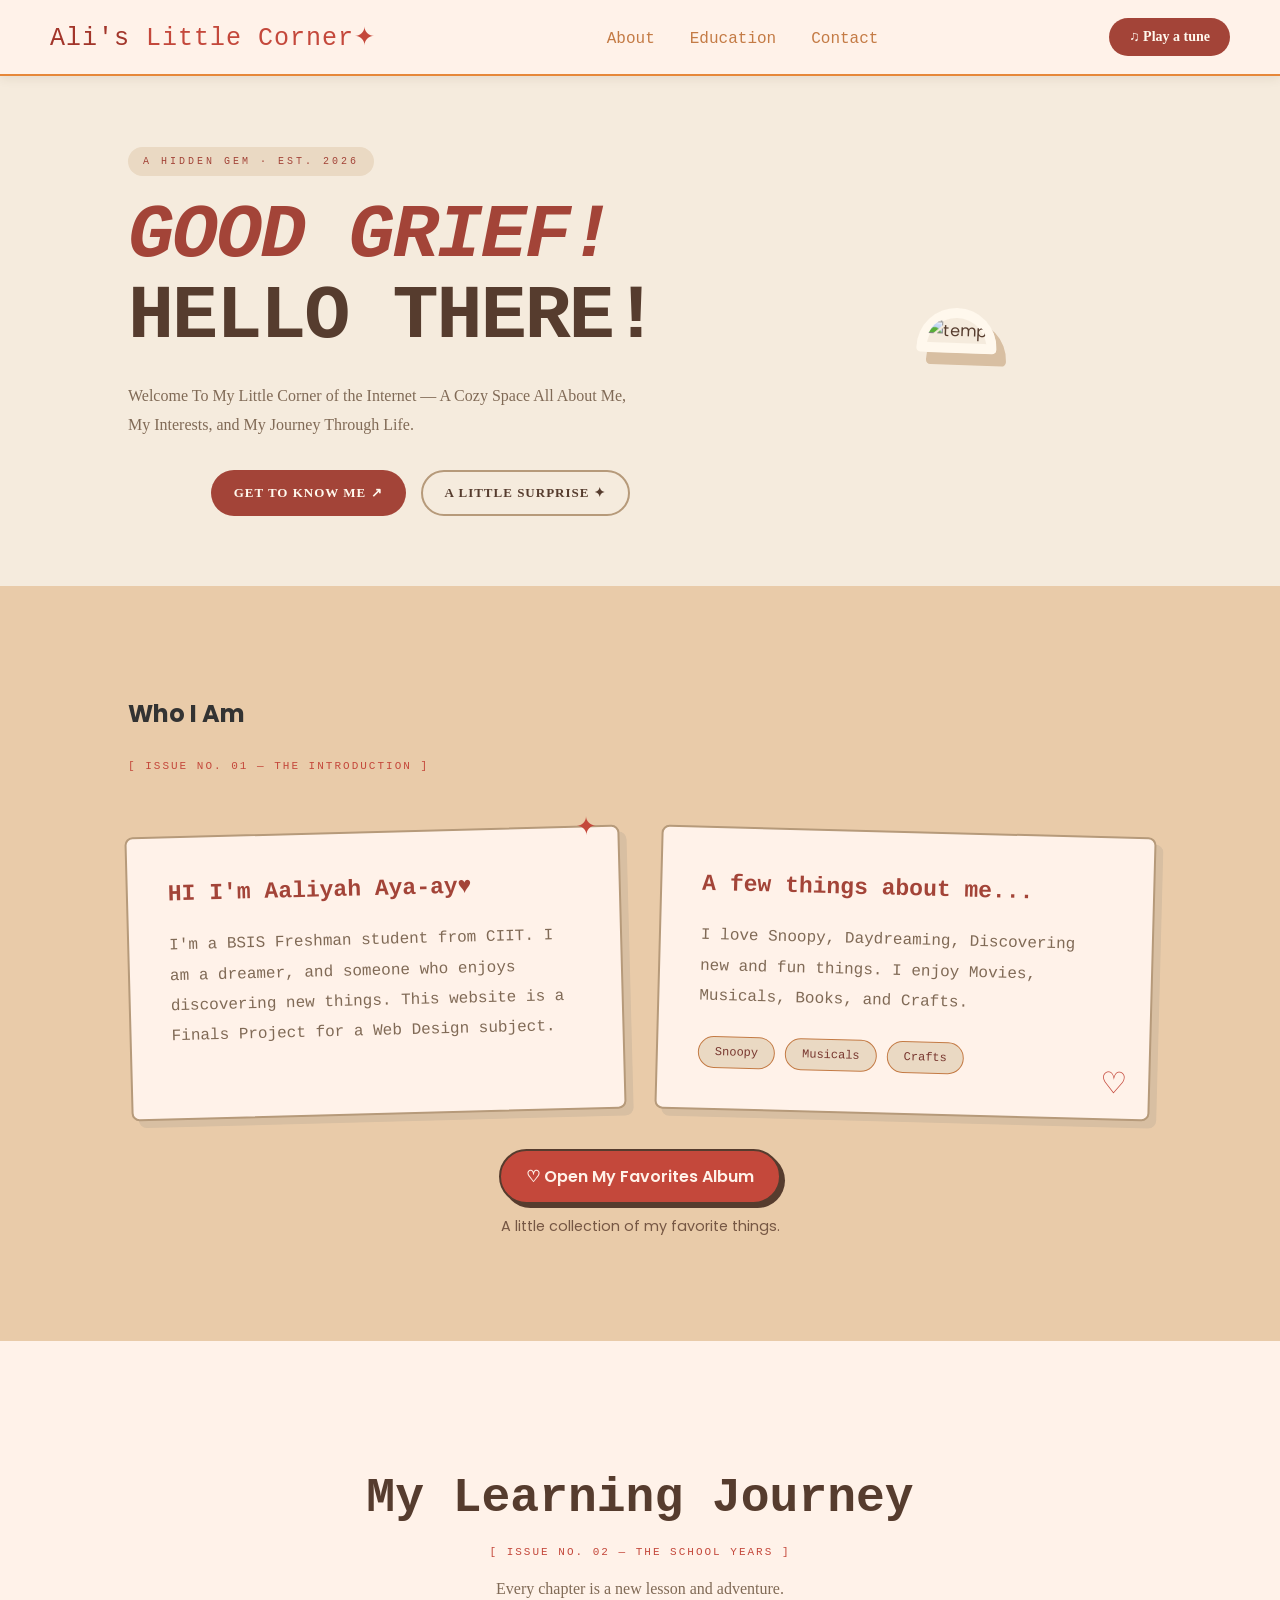
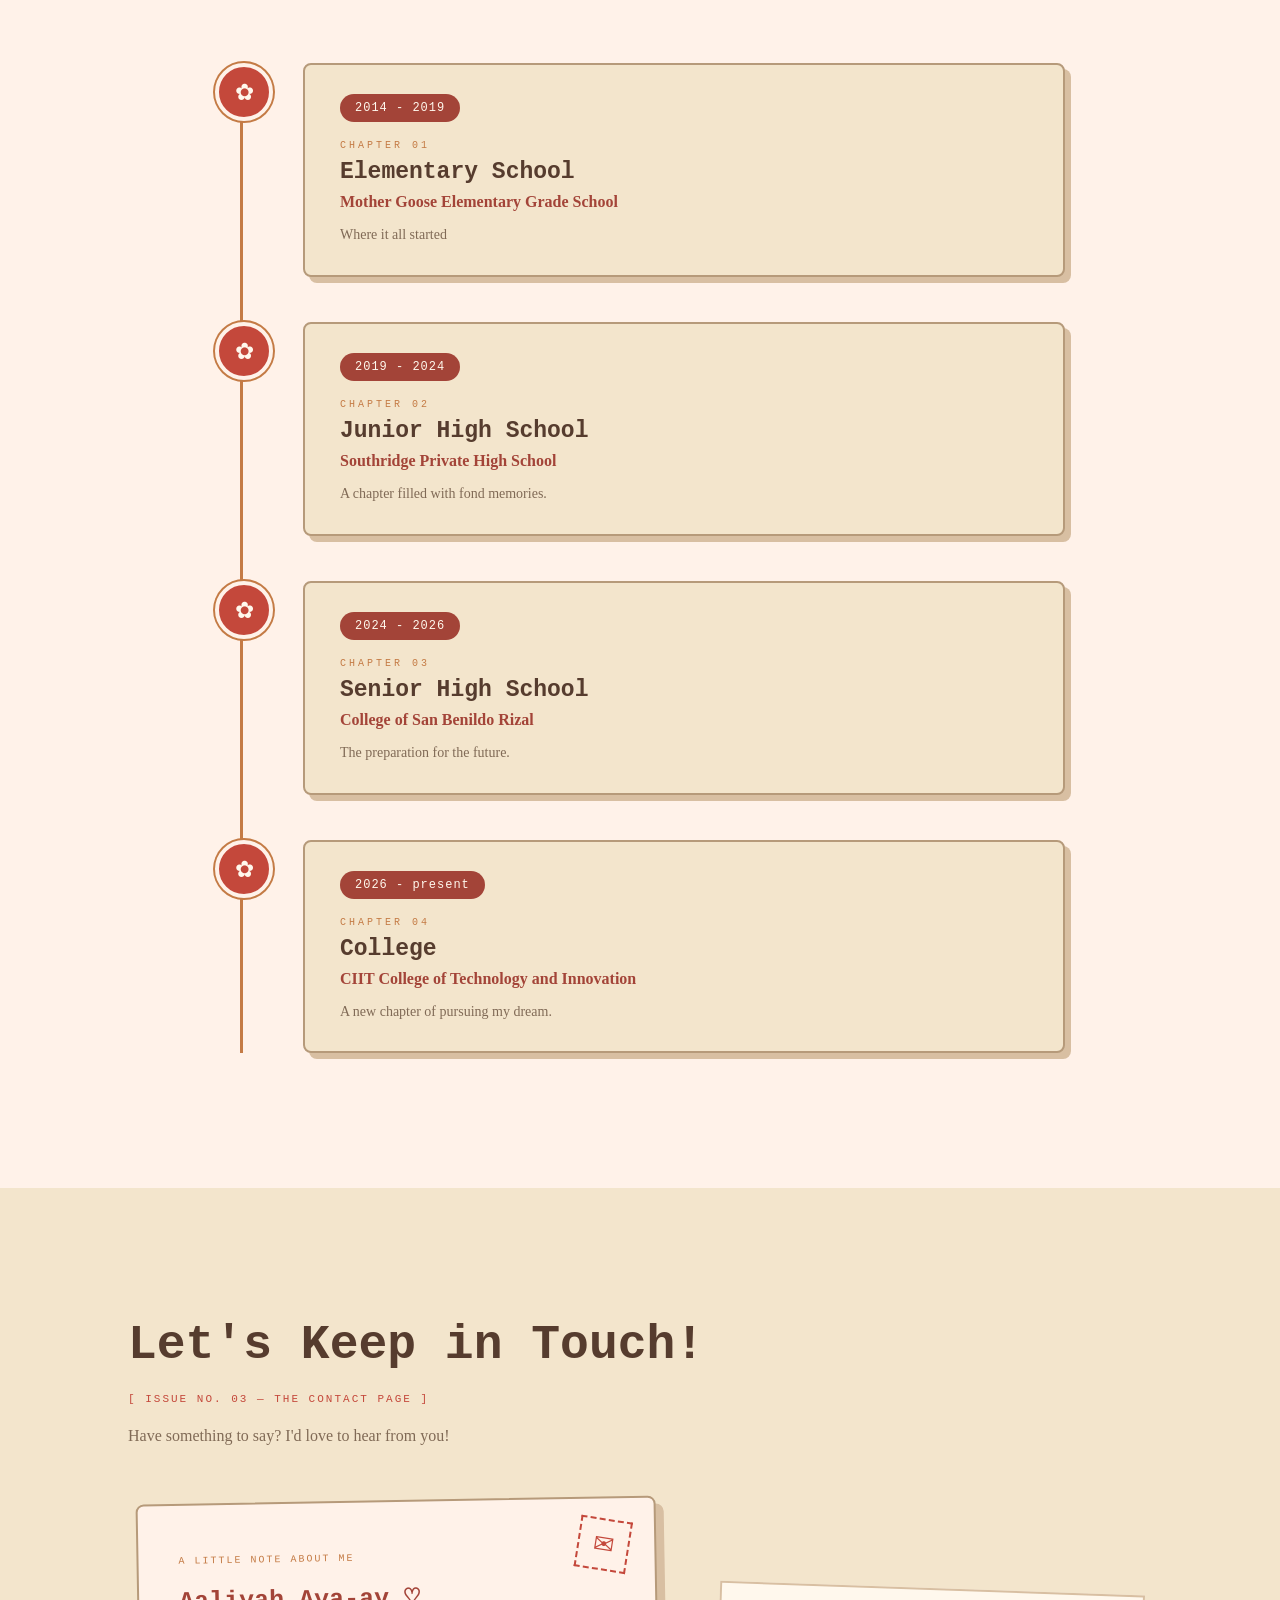
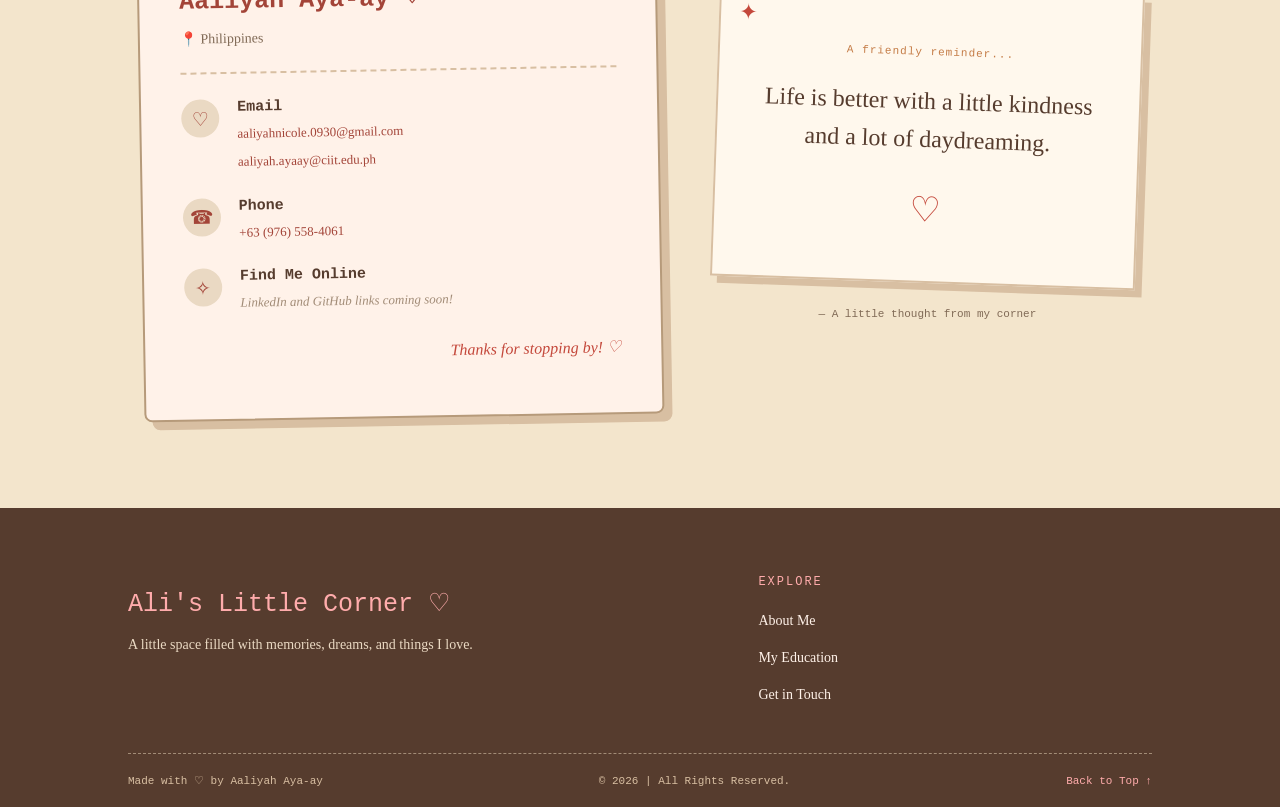
==== index.html @ 9d7bc466 "Rename website(ayaay).html to index.html" ====
<!DOCTYPE html>
<html lang="en">
<head>
    <meta charset="UTF-8">
    <meta name="viewport" content="width=device-width, initial-scale=1.0">
    <meta name="author" content="Aaliyah Aya-ay">
    <meta name="description" content="Personal website showcasing her portfolio, projects, and contact information.">
    <title>Aaliyah Aya-ay | BSIS Freshman</title>
    <link rel="stylesheet" href="style.css">
    <script src="script.js" defer></script>
</head>
<body id="top">
<!-- ======= Header / Navigation ======= -->
    <header class="top-header">
        <a class="header" href="#home"><span>Ali's</span> Little Corner✦</a>
        <nav class="navbar">
            <ul class="nav-links">
            <li><a href="#about">About</a></li>
            <li><a href="#education">Education</a></li>
            <li><a href="#contact">Contact</a></li>
            </ul>
        </nav>
        <button class="music-btn" id="musicButton" type="Button">♫ Play a tune</button>
        <audio id="backgroundMusic" loop preload="auto">
            <source src="./audio/background-music.mp3" type="audio/mpeg">
        </audio>
    </header>

    <main>
        <!-- ========== HERO ========== -->
         
        <section class="hero" id="home">
            <div>
                <div class="eyebrow">A HIDDEN GEM · EST. 2026</div>
                <h1><em>GOOD GRIEF!</em><br>HELLO THERE!</h1>
                <p class="hero-copy">
                    Welcome To My Little Corner of the Internet —
                    A Cozy Space All About Me, My Interests,
                    and My Journey Through Life.
                </p>

                <div class="hero-actions">
                    <a class="primary" href="#about">
                        GET TO KNOW ME ↗
                    </a>

                    <button class="secondary" id="surpriseButton" type="button">
                        A LITTLE SURPRISE ✦
                    </button>
                </div>

                <div class="surprise-bubble" id="surpriseBubble">
                    <span class="bubble-icon">✦</span>
                    <p id="surpriseText">A little message for you!</p>
                </div>
            </div>

            <figure class="hero-image">
                <img src="file:///C:/Users/aaliy/Downloads/download.jpg" alt="temp">
            </figure>
        </section>


         <section class="section" id="about">
            <div class="section-heading">
                <h2>Who I Am</h2><span class="section-note">[ ISSUE NO. 01 — THE INTRODUCTION ]</span>
            </div>
            <div class="about-grid">
                <article class="panel">
                    <h3>HI I'm Aaliyah Aya-ay♥</h3>
                    <p>I'm a BSIS Freshman student from CIIT. I am a dreamer, and someone who enjoys discovering new things. This website is a Finals Project for a Web Design subject.</p>
                </article>
                <article class="panel">
                    <h3>A few things about me...</h3>
                    <p>I love Snoopy, Daydreaming, Discovering new and fun things. I enjoy Movies, Musicals, Books, and Crafts.</p>
                    <div class="tag-row">
                        <span class="tag">Snoopy</span>
                        <span class="tag">Musicals</span>
                        <span class="tag">Crafts</span>
                    </div>
                </article>
            </div>

            <div class="fav-album-entry">
                <button class="album-toggle" id="albumToggle" type="button"
                    aria-expanded="false" aria-controls="favGallery">
                    ♡ Open My Favorites Album
                </button>
                <p class="album-hint">A little collection of my favorite things.</p>
            </div>

            <div class="fav-gallery" id="favGallery" hidden>
                <div class="gallery-heading">
                    <span class="gallery-kicker">A FEW LITTLE THINGS I LOVE</span>
                    <h3>My Favorites's Book ♡</h3>
                    <p>Little snapshots of the things that make me smile.</p>
                </div>

                <div class="gallery-grid">
                    <figure class="gallery-photo">
                        <img src="images/fav_musical.jpg" alt="My Favorite Musical">
                        <figcaption>Best Musical Ever ♡</figcaption>
                    </figure>

                    <figure class="gallery-photo">
                        <img src="images/fav_series.jpg" alt="Best Series">
                        <figcaption>24/7 Rewatch</figcaption>
                    </figure>

                    <figure class="gallery-photo">
                        <img src="images/fav_anime.jpg" alt="Best Anime">
                        <figcaption>FairyTail do exsits</figcaption>
                    </figure>

                    <figure class="gallery-photo">
                        <img src="images/best_dog.jpg" alt="Best Dog Ever">
                        <figcaption>Best Dog Ever</figcaption>
                    </figure>
                </div>
            </div>
            
            <div class="lightbox" id="lightbox" aria-hidden="true">
                <button class="lightbox-close" id="lightboxClose"
                    aria-label="Close image">&times;</button>
                <img id="lightboxImage" src="" alt="">
                <p id="lightboxCaption"></p>
            </div>

         </section>

         <section class="section" id="education">
            <div class="section-heading">
                <h2>My Learning Journey</h2>
                <span class="section-note">[ ISSUE NO. 02 — THE SCHOOL YEARS ]</span>
                <p class="education-subtitle">
                    Every chapter is a new lesson and adventure.
                </p>
            </div>
            <div class="timeline">
                <div class="timeline-item">
                    <div class="timeline-dot">✿</div>
                    <div class="timeline-card">
                        <span class="year">2014 - 2019</span>
                        <span class="school-level">CHAPTER 01</span>
                        <h3>Elementary School</h3>
                        <h4>Mother Goose Elementary Grade School</h4>
                        <p>Where it all started</p>
                    </div>
                </div>
                <div class="timeline-item">
                    <div class="timeline-dot">✿</div>
                    <div class="timeline-card">
                        <span class="year">2019 - 2024</span>
                        <span class="school-level">CHAPTER 02</span>
                        <h3>Junior High School</h3>
                        <h4>Southridge Private High School</h4>
                        <p>A chapter filled with fond memories.</p>
                    </div>
                </div>
                <div class="timeline-item">
                    <div class="timeline-dot">✿</div>
                    <div class="timeline-card">
                        <span class="year">2024 - 2026</span>
                        <span class="school-level">CHAPTER 03</span>
                        <h3>Senior High School</h3>
                        <h4>College of San Benildo Rizal</h4>
                        <p>The preparation for the future.</p>
                    </div>
                </div>
                <div class="timeline-item">
                    <div class="timeline-dot">✿</div>
                    <div class="timeline-card">
                        <span class="year">2026 - present</span>
                        <span class="school-level">CHAPTER 04</span>
                        <h3>College</h3>
                        <h4>CIIT College of Technology and Innovation</h4>
                        <p>A new chapter of pursuing my dream.</p>
                    </div>
                </div>
            
            </div>
        </section>

        <section id="contact" class="section" aria-labelledby="contact-title">
            <div class="container">

                <div class="section-heading">
                    <h2 id="contact-title">Let's Keep in Touch!</h2>
                    <span class="section-note">[ ISSUE NO. 03 — THE CONTACT PAGE ]</span>
                    <p class="contact-subtitle">
                        Have something to say? I'd love to hear from you!
                    </p>
                </div>

                <div class="contact-grid">

                    <div class="contact-card">
                        <div class="contact-stamp">✉</div>
                        <span class="card-label">A LITTLE NOTE ABOUT ME</span>
                        <h3>Aaliyah Aya-ay ♡</h3>
                        <p class="location">📍 Philippines</p>

                <div class="contact-divider"></div>

                    <div class="contact-item">
                        <span class="contact-icon">♡</span>
                        <div>
                        <h4>Email</h4>
                        <p>
                            <a href="mailto:aaliyahnicole.0930@gmail.com">
                                aaliyahnicole.0930@gmail.com
                            </a>
                            <a href="mailto:aaliyah.ayaay@ciit.edu.ph">
                                aaliyah.ayaay@ciit.edu.ph
                            </a>
                        </p>
                    </div>
                </div>

                <div class="contact-item">
                    <span class="contact-icon">☎</span>
                    <div>
                        <h4>Phone</h4>
                        <p>
                            <a href="tel:+639765584061">
                                +63 (976) 558-4061
                            </a>
                        </p>
                    </div>
                </div>

                <div class="contact-item">
                    <span class="contact-icon">✧</span>
                    <div>
                        <h4>Find Me Online</h4>
                        <p class="placeholder">
                            LinkedIn and GitHub links coming soon!
                        </p>
                    </div>
                </div>

                <p class="contact-ending">Thanks for stopping by! ♡</p>
            </div>

            <div class="contact-decoration">
                <div class="decoration-paper">
                    <p class="small-note">A friendly reminder...</p>
                    <h3>Life is better with a little kindness and a lot of daydreaming.</h3>
                    <span class="decoration-heart">♡</span>
                </div>
                <p class="decoration-caption">— A little thought from my corner</p>
            </div>

        </div>
    </div>
</section>

</main>

<footer class="site-footer">
    <div class="container footer-grid">

        <div class="footer-brand">
            <p class="footer-name">Ali's Little Corner ♡</p>
            <p class="footer-description">
                A little space filled with memories, dreams, and things I love.
            </p>
            </div>

            <nav aria-label="Footer navigation">
                <p class="footer-heading">EXPLORE</p>
                <ul class="footer-links">
                    <li><a href="#about">About Me</a></li>
                    <li><a href="#education">My Education</a></li>
                    <li><a href="#contact">Get in Touch</a></li>
                </ul>
            </nav>

        </div>

        <div class="footer-bottom">
            <p class="copyright">
                Made with ♡ by Aaliyah Aya-ay
            </p>
            <p class="footer-small">© 2026 | All Rights Reserved.</p>
            <a href="#top" class="back-to-top">Back to Top ↑</a>
        </div>
    </footer>
</body>
</html>
---- style.css ----
/*FONTS*/
@import url('https://fonts.googleapis.com/css2?family=Poppins:ital,wght@0,100;0,200;0,300;0,400;0,500;0,600;0,700;0,800;0,900;1,100;1,200;1,300;1,400;1,500;1,600;1,700;1,800;1,900&display=swap');
@font-face {
  font-family: 'snoopy_reg-webfont';
  src: url('snoopy_reg-webfont.otf') format('truetype');
}
.sniglet-regular {
  font-family: "Sniglet", system-ui;
  font-weight: 400;
  font-style: normal;
}

.sniglet-extrabold {
  font-family: "Sniglet", system-ui;
  font-weight: 800;
  font-style: normal;
}

.poppins-thin {
  font-family: "Poppins", sans-serif;
  font-weight: 100;
  font-style: normal;
}

/*COLOR PALLET*/
:root {
  --primary-color: #f3e5cc;
  --secondary-color: #c4483b;
  --text-color: #333333;
  --text-color-2: #c47b45;
  --color-1: #fff2e9;
  --color-2: #ffacac;
}

html {
    scroll-behavior: smooth;
}

body {
  font-family: "Poppins", sans-serif;
  background-color: var(--primary-color);
  color: var(--text-color);
  margin: 0;
  padding: 0;
}

a {
  color: var(--secondary-color);
  text-decoration: none;
}

button {
  background-color: var(--secondary-color);
  color: var(--primary-color);
  border: none;
  padding: 10px 20px;
  cursor: pointer;
  transition: background-color 0.3s ease;
}

button:hover {
  background-color: var(--color-1);
}

/*HEADER*/
.top-header {
    display: flex;
    justify-content: space-between;
    align-items: center;
    padding: 18px 50px;

    background-color: var(--color-1);
    border-bottom: 2px solid #e68739;

    position: sticky;
    top: 0;
    z-index: 1000;

    box-shadow: 0 3px 10px rgba(70, 45, 30, 0.08);
}

.header {
    font-family: monospace;
    font-size: 25px;
    font-weight: normal;
    text-decoration: none;
    letter-spacing: 1px;
    transition: color 0.3s ease;
}

.header span {
    color: #a2352a;
}

.header:hover {
    color: #c47b45;
}

.nav-links {
    display: flex;
    align-items: center;
    gap: 35px;
    list-style: none;
    margin: 0;
    padding: 0;
}

.nav-links li a {
    font-family: monospace;
    font-size: 16px;
    font-weight: normal;
    color: var(--text-color-2);
    text-decoration: none;

    transition: all 0.3s ease;
}

.nav-links li a:hover {
    color: #A34438;
    border-bottom: 2px solid #A34438;
    padding-bottom: 5px;
}

.music-btn {
    background-color: #A34438;
    color: #FFF8ED;

    border: none;
    border-radius: 25px;

    padding: 11px 20px;
    font-family: Georgia, serif;
    font-size: 14px;
    font-weight: bold;

    cursor: pointer;
    transition: all 0.3s ease;
}

.music-btn:hover {
    background-color: #78372F;
    transform: translateY(-3px);
    box-shadow: 0 4px 8px rgba(70, 45, 30, 0.2);
}

@media (max-width: 768px) {
    .top-header {
        flex-direction: column;
        gap: 18px;
        padding: 20px;
    }

    .nav-links {
        gap: 20px;
    }

    .header {
        font-size: 23px;
    }

    .music-btn {
        margin-top: 5px;
    }
}

/*MAIN PAGE*/
.hero {
    min-height: auto;
    display: grid;
    grid-template-columns: 1.2fr 0.8fr;
    align-items: center;
    gap: 50px;

    padding: 70px 10%;
    background-color: #f5ebdd;
    color: #563c2e;

    overflow: hidden;
}

.eyebrow {
    display: inline-block;
    font-family: monospace;
    font-size: 10px;
    font-weight: lighter;
    letter-spacing: 3px;
    color: #A34438;

    background-color: #ead9c3;
    padding: 9px 15px;
    border-radius: 20px;

    margin-bottom: 20px;
}

.hero h1 {
    font-family: monospace;
    font-size: clamp(45px, 6vw, 78px);
    line-height: 1.05;
    font-weight: 900;
    color: #563c2e;

    margin: 0 0 25px;
    letter-spacing: -2px;
}

.hero h1 em {
    color: #A34438;
    font-style: italic;
}

.hero-copy {
    max-width: 520px;
    font-family: Georgia, serif;
    font-size: 16px;
    line-height: 1.8;
    color: #806A56;

    margin-bottom: 30px;
}

.hero-actions {
    display: flex;
    flex-direction: row;
    align-items: center;
    flex-wrap: nowrap;
    gap: 15px;
    justify-content: center;
}
.hero-actions .primary,
.hero-actions .secondary {
    white-space: nowrap;
}

.primary {
    display: inline-block;
    background-color: #A34438;
    color: #FFF8ED;

    padding: 15px 23px;
    border-radius: 30px;

    font-family: Georgia, serif;
    font-size: 13px;
    font-weight: bold;
    letter-spacing: 1px;
    text-decoration: none;

    transition: all 0.3s ease;
}

.primary:hover {
    background-color: #78372F;
    transform: translateY(-4px);
    box-shadow: 0 5px 12px rgba(70, 45, 30, 0.2);
}

.secondary {
    background-color: transparent;
    color: #563C2E;

    border: 2px solid #B69A7A;
    border-radius: 30px;

    padding: 13px 22px;

    font-family: Georgia, serif;
    font-size: 13px;
    font-weight: bold;
    letter-spacing: 1px;

    cursor: pointer;
    transition: all 0.3s ease;
}
.secondary:hover {
    background-color: #EAD9C3;
    border-color: #A34438;
    color: #A34438;
    transform: translateY(-4px);
}

/*IMAGE*/
.hero-image {
    margin: 0;
    position: relative;
    justify-self: center;
}

.hero-image img {
    width: 100%;
    max-width: 400px;
    height: 450px;
    object-fit: cover;

    border: 10px solid #FFF8ED;
    border-radius: 180px 180px 20px 20px;

    box-shadow: 10px 12px 0px #D8BFA2;
    transform: rotate(2deg);

    transition: all 0.4s ease;
}

.hero-image img:hover {
    transform: rotate(0deg) translateY(-5px);
}

@media (max-width: 768px) {
    .hero {
        grid-template-columns: 1fr;
        text-align: center;
        padding: 60px 25px;
        gap: 45px;
    }

    .hero-copy {
        margin-left: auto;
        margin-right: auto;
    }

    .hero-actions {
        justify-content: center;
    }

    .hero-image img {
        max-width: 300px;
        height: 350px;
    }
}

/*SURPRISE BUTTON*/
.surprise-bubble {
    display: none;
    position: relative;

    width: fit-content;
    max-width: 350px;

    margin-top: 30px;
    padding: 20px;

    background: #fff2e9;
    border: 2px solid #c47b45;
    border-radius: 18px;

    box-shadow: 4px 5px 0 #ffacac;

    z-index: 10;
}

.surprise-bubble.show {
    display: block;
    animation: bubbleAppear 0.4s ease;
}

.surprise-bubble p {
    margin: 0;
    color: #333333;

    font-family: monospace;
    font-size: 15px;
    line-height: 1.6;
}

.bubble-icon {
    display: block;
    color: #c4483b;
    font-size: 20px;
    margin-bottom: 8px;
}

@keyframes bubbleAppear {
    from {
        opacity: 0;
        transform: translateY(10px);
    }

    to {
        opacity: 1;
        transform: translateY(0);
    }
}

/*ABOUT SECTION*/
#about {
    padding: 90px 10%;
    background-color: #e9cba9;
    position: relative;
    overflow: hidden;
}

#about .section-heading {
    text-align: left;
    margin-bottom: 55px;
}

#about .sec h2 {
    font-family: monospace;
    font-size: clamp(32px, 4vw, 48px);
    color: #563C2E;
    margin: 0 0 12px;
}

#about .section-note {
    display: inline-block;
    font-family: monospace;
    font-size: 11px;
    letter-spacing: 2px;
    color: #c4483b;
}

#about .about-grid {
    display: grid;
    grid-template-columns: 1fr 1fr;
    gap: 35px;
    max-width: 1100px;
    margin: auto;
    align-items: stretch;
}

#about .panel {
    position: relative;
    background-color: #fff2e9;
    padding: 40px;
    border: 2px solid #B69A7A;
    border-radius: 8px;
    box-shadow: 7px 7px 0 #D8BFA2;
    transition: transform 0.3s ease, box-shodow 0.3s ease;
}

#about .panel:first-child {
    transform: rotate(-1.5deg);
}

#about .panel:last-child {
    transform: rotate(1.5deg);
}

#about .panel:hover {
    transform: translateY(-7px) rotate(0deg);
    box-shadow: 9px 12px #D8BFA2;
}

#about .panel h3 {
    font-family: monospace;
    font-size: 23px;
    color: #A34438;
    margin: 0 0 20px;
    line-height: 1.4;
}

#about .panel p {
    font-family: monospace;
    font-size: 16px;
    line-height: 1.9;
    color: #806A56;
    margin: 0;
}

#about .panel:first-child::before {
    content: "✦"; 
    position: absolute;
    top: -20px;
    right: 20px;
    font-size: 25px;
    color: #c4483b;
}

#about .panel:last-child::before {
    content: "♡";
    position: absolute;
    bottom: 12px;
    right: 20px;
    font-size: 30px;
    color: #c4483b;
}

#about .tag-row {
    display: flex;
    flex-wrap: wrap;
    gap: 10px;
    margin-top: 25px;
}

#about .tag {
    display: inline-block;
    background-color: #ead9c3;
    color: #78372f;
    border: 1px solid #c47b45;
    border-radius: 20px;
    padding: 8px 16px;
    font-family: monospace;
    font-size: 12px;
    transition: all 0.3s ease;
}

#about .tag:hover {
    background-color: #a34438;
    color: #fff8ed;
    transform: translateY(-3px);
}

/*Photo button*/
.fav-album-entry {
    text-align: center;
    margin: 34px auto 8px;
}

.album-toggle {
    border: 2px solid #563C2E;
    border-radius: 30px;
    padding: 13px 25px;
    background: #c4483b;
    color: #fff2e9;
    font: inherit;
    font-weight: 600;
    cursor: pointer;
    box-shadow: 4px 4px 0 #563C2E;
    transition: 0.2s ease;
}

.album-toggle:hover {
    transform: translateY(-3px);
    background: #a83c32;
    box-shadow: 4px 7px 0 #563C2E;
}

.album-hint {
    margin-top: 12px;
    color: #765744;
    font-size: 0.9rem;
}

.fav-gallery {
    margin: 28px auto 10px;
    padding: 30px;
    max-width: 1050px;
    background: #fff2e9;
    border: 2px dashed #b98b68;
    border-radius: 18px;
    box-shadow: 5px 5px 0 rgba(86, 60, 46, 0.15);
    animation: albumOpen 0.35s ease both;
}

.fav-gallery[hidden] {
    display: none;
}

.gallery-heading {
    text-align: center;
    margin-bottom: 25px;
}

.gallery-kicker {
    color: #c4483b;
    font: 0.75rem monospace;
    letter-spacing: 2px;
}

.gallery-heading h3 {
    margin: 8px 0;
    color: #563C2E;
    font: 700 clamp(24px, 4vw, 34px) Georgia, serif;
}

.gallery-heading p {
    color: #765744;
}

.gallery-grid {
    display: grid;
    grid-template-columns: repeat(4, minmax(0, 1fr));
    gap: 20px;
}

.gallery-photo {
    margin: 0;
    padding: 10px 10px 14px;
    background: #fffdf8;
    border: 1px solid #e2cdb8;
    box-shadow: 2px 4px 9px rgba(86, 60, 46, 0.14);
    transform: rotate(-1deg);
    transition: transform 0.2s ease;
}

.gallery-photo:nth-child(even) {
    transform: rotate(1.5deg);
}

.gallery-photo:hover {
    transform: translateY(-5px) rotate(0);
}

.gallery-photo img {
    display: block;
    width: 100%;
    aspect-ratio: 1 / 1;
    object-fit: cover;
    background: #ead8c4;
}

.gallery-photo figcaption {
    padding-top: 11px;
    color: #765744;
    text-align: center;
    font: italic 15px Georgia, serif;
}

@keyframes albumOpen {
    from {
        opacity: 0;
        transform: translateY(12px);
    }
    to {
        opacity: 1;
        transform: translateY(0);
    }
}

@media (max-width: 768px) {
    .gallery-grid {
        grid-template-columns: repeat(2, minmax(0, 1fr));
    }
}

@media (max-width: 420px) {
    .gallery-grid {
        gap: 12px;
    }

    .gallery-photo {
        padding: 7px 7px 11px;
    }

    .gallery-photo figcaption {
        font-size: 13px;
    }
}

.gallery-photo img {
    cursor: zoom-in;
}

.lightbox {
    display: none;
    position: fixed;
    z-index: 9999;
    inset: 0;
    background: rgba(35, 25, 20, 0.92);
    justify-content: center;
    align-items: center;
    flex-direction: column;
    padding: 40px 20px;
}

.lightbox.active {
    display: flex;
}

.lightbox img {
    max-width: 85%;
    max-height: 75vh;
    object-fit: contain;
    border: 8px solid #fff2e9;
    border-radius: 5px;
    box-shadow: 0 8px 30px rgba(0, 0, 0, 0.4);
    animation: zoomIn 0.25s ease;
}

.lightbox p {
    color: #fff2e9;
    font-family: Georgia, serif;
    font-style: italic;
    font-size: 18px;
    margin-top: 18px;
    text-align: center;
}

.lightbox-close {
    position: absolute;
    top: 20px;
    right: 30px;
    background: none;
    border: none;
    color: #fff2e9;
    font-size: 42px;
    cursor: pointer;
}

.lightbox-close:hover {
    color: #ffacac;
}

@keyframes zoomIn {
    from {
        transform: scale(0.85);
        opacity: 0;
    }
    to {
        transform: scale(1);
        opacity: 1;
    }
}


/*EDUCATION*/
#education {
    padding: 90px 10%;
    background-color: #fff2e9;
    position: relative;
}

#education .section-heading {
    text-align: center;
    margin-bottom: 65px;
}

#education .section-heading h2 {
    font-family: monospace;
    font-size: clamp(32px, 4vw, 48px);
    color: #563c2e;
    margin-bottom: 12px;
}

#education .section-note {
    font-family: monospace;
    font-size: 11px;
    letter-spacing: 2px;
    color: #c4483b;
}

.education-subtitle {
    font-family: Georgia, serif;
    color: #806a56;
    margin-top: 18px;
}

#education .timeline {
    position: relative;
    max-width: 850px;
    margin: auto;
}

#education .timeline::before {
    content: "";
    position: absolute;
    top: 0;
    bottom: 0;
    left: 25px;
    width: 3px;
    background: #c47b45;
}

#education .timeline-item {
    position: relative;
    display: flex;
    align-items: flex-start;
    gap: 30px;
    margin-bottom: 45px;
}

#education .timeline-dot {
    position: relative;
    z-index: 2;
    min-width: 50px;
    height: 50px;
    display: flex;
    align-items: center;
    justify-content: center;
    background: #c4483b;
    color: #fff8ed;
    border: 4px solid #fff2e9;
    border-radius: 50%;
    font-size: 23px;
    box-shadow: 0 0 0 2px #c47b45;
}

#education .timeline-card {
    flex: 1;
    padding: 28px 35px;
    background: #f3e5cc;
    border: 2px solid #b69a7a;
    border-radius: 8px;
    box-shadow: 6px 6px 0 #d8bfa2;
    transition: all 0.3s ease;
}

#education .timeline-card:hover {
    transform: translateX(8px);
    box-shadow: 9px 9px 0 #d8bfa2;
}

#education .year {
    display: inline-block;
    background: #a34438;
    color: #fff8ed;
    padding: 7px 15px;
    border-radius: 20px;
    font-family: monospace;
    font-size: 12px;
    letter-spacing: 1px;
}

#education .school-level {
    display: block;
    margin-top: 18px;
    font-family: monospace;
    font-size: 10px;
    letter-spacing: 3px;
    color: #c47b45;
}


#education .timeline-card h3 {
    font-family: monospace;
    color: #563c2e;
    font-size: 23px;
    margin: 8px 0;
}

#education .timeline-card h4 {
    color: #a34438;
    font-family: Georgia, serif;
    font-size: 16px;
    margin: 0 0 12px;
}

#education .timeline-card p {
    color: #806a56;
    font-family: Georgia, serif;
    font-size: 14px;
    line-height: 1.7;
    margin: 0;
}

/*CONTACT*/

#contact {
    padding: 90px 10%;
    background-color: #f3e5cc;
    position: relative;
}

#contact .section-heading {
    text-align: left;
    margin-bottom: 55px;
}

#contact .section-heading h2 {
    font-family: monospace;
    font-size: clamp(32px, 4vw, 48px);
    color: #563c2e;
    margin-bottom: 12px;
}

#contact .section-note {
    font-family: monospace;
    font-size: 11px;
    letter-spacing: 2px;
    color: #c4483b;
}

.contact-subtitle {
    color: #806a56;
    font-family: Georgia, serif;
    margin-top: 18px;
}

.contact-grid {
    display: grid;
    grid-template-columns: 1.1fr 0.9fr;
    gap: 55px;
    align-items: center;
    max-width: 1000px;
    margin: auto;
}

.contact-card {
    position: relative;
    background: #fff2e9;
    border: 2px solid #b69a7a;
    border-radius: 8px;
    padding: 40px;
    box-shadow: 8px 8px 0 #d8bfa2;
    transform: rotate(-1deg);
    transition: 0.3s ease;
}

.contact-card:hover {
    transform: rotate(0deg) translateY(-5px);
    box-shadow: 11px 12px 0 #d8bfa2;
}

.contact-stamp {
    position: absolute;
    top: 20px;
    right: 25px;
    width: 48px;
    height: 48px;
    border: 2px dashed #c4483b;
    color: #c4483b;
    display: flex;
    align-items: center;
    justify-content: center;
    font-size: 25px;
    transform: rotate(10deg);
}

.card-label {
    font-family: monospace;
    font-size: 10px;
    letter-spacing: 2px;
    color: #c47b45;
}

.contact-card h3 {
    font-family: monospace;
    font-size: 25px;
    color: #a34438;
    margin: 15px 0 5px;
}

.location {
    color: #806a56;
    font-family: Georgia, serif;
    font-size: 14px;
}

.contact-divider {
    border-top: 2px dashed #d8bfa2;
    margin: 25px 0;
}

/*contact details*/

.contact-item {
    display: flex;
    align-items: flex-start;
    gap: 18px;
    margin: 25px 0;
}

.contact-icon {
    display: flex;
    align-items: center;
    justify-content: center;
    min-width: 38px;
    height: 38px;
    border-radius: 50%;
    background: #ead9c3;
    color: #a34438;
    font-size: 19px;
}

.contact-item h4 {
    font-family: monospace;
    color: #563c2e;
    font-size: 15px;
    margin: 0 0 8px;
}

.contact-item p {
    display: flex;
    flex-direction: column;
    gap: 7px;
    font-family: Georgia, serif;
    font-size: 13px;
    line-height: 1.6;
    margin: 0;
    overflow-wrap: anywhere;
}

.contact-item a {
    color: #a34438;
    text-decoration: none;
    transition: 0.3s ease;
}

.contact-item a:hover {
    color: #c47b45;
    text-decoration: underline;
}

.placeholder {
    color: #a28c77;
    font-style: italic;
}

.contact-ending {
    text-align: right;
    color: #c4483b;
    font-family: Georgia, serif;
    font-style: italic;
    margin-top: 30px;
}

/*Decorations*/

.contact-decoration {
    text-align: center;
}

.decoration-paper {
    background: #fff8ed;
    border: 2px solid #d8bfa2;
    padding: 45px 35px;
    box-shadow: 7px 7px 0 #d8bfa2;
    transform: rotate(2deg);
    position: relative;
}

.decoration-paper::before {
    content: "✦";
    position: absolute;
    top: 12px;
    left: 18px;
    color: #c4483b;
    font-size: 22px;
}

.small-note {
    font-family: monospace;
    font-size: 11px;
    color: #c47b45;
    letter-spacing: 1px;
}

.decoration-paper h3 {
    font-family: Georgia, serif;
    font-size: 24px;
    line-height: 1.6;
    color: #563c2e;
    font-weight: normal;
}

.decoration-heart {
    display: block;
    color: #c4483b;
    font-size: 35px;
    margin-top: 15px;
}

.decoration-caption {
    font-family: monospace;
    font-size: 11px;
    color: #806a56;
    margin-top: 25px;
}


/*FOOTER*/
.site-footer {
    background: #563c2e;
    color: #fff2e9;
    padding: 55px 10% 20px;
    position: relative;
}

.footer-grid {
    display: grid;
    grid-template-columns: 1.5fr 1fr;
    gap: 40px;
    max-width: 1100px;
    margin: auto;
    padding-bottom: 35px;
}

.footer-name {
    font-family: monospace;
    font-size: 25px;
    color: #ffacac;
    margin-bottom: 12px;
}

.footer-description {
    font-family: Georgia, serif;
    font-size: 14px;
    line-height: 1.7;
    color: #ead9c3;
    max-width: 350px;
}

.footer-heading {
    font-family: monospace;
    font-size: 12px;
    letter-spacing: 2px;
    color: #ffacac;
    margin-bottom: 18px;
}

.footer-links {
    list-style: none;
    padding: 0;
    margin: 0;
}

.footer-links li {
    margin-bottom: 12px;
}

.footer-links a {
    color: #fff2e9;
    text-decoration: none;
    font-family: Georgia, serif;
    font-size: 14px;
    transition: 0.3s ease;
}

.footer-links a:hover {
    color: #ffacac;
    padding-left: 6px;
}

.footer-bottom {
    border-top: 1px dashed #a28c77;
    padding-top: 20px;
    display: flex;
    justify-content: space-between;
    align-items: center;
    flex-wrap: wrap;
    gap: 15px;
    font-family: monospace;
    font-size: 11px;
    color: #d8bfa2;
}

.copyright,
.footer-small {
    margin: 0;
}

.back-to-top {
    color: #ffacac;
    text-decoration: none;
    transition: 0.3s ease;
}

.back-to-top:hover {
    color: #fff2e9;
}

@media (max-width: 768px) {

    #contact {
        padding: 65px 25px;
    }

    .contact-grid {
        grid-template-columns: 1fr;
        gap: 40px;
    }

    .contact-card {
        padding: 30px 25px;
        transform: none;
    }

    .contact-card:hover {
        transform: translateY(-5px);
    }

    .decoration-paper {
        padding: 35px 25px;
    }

    .decoration-paper h3 {
        font-size: 21px;
    }

    .site-footer {
        padding: 45px 25px 20px;
    }

    .footer-grid {
        grid-template-columns: 1fr;
        gap: 30px;
    }

    .footer-bottom {
        flex-direction: column;
        text-align: center;
    }
}
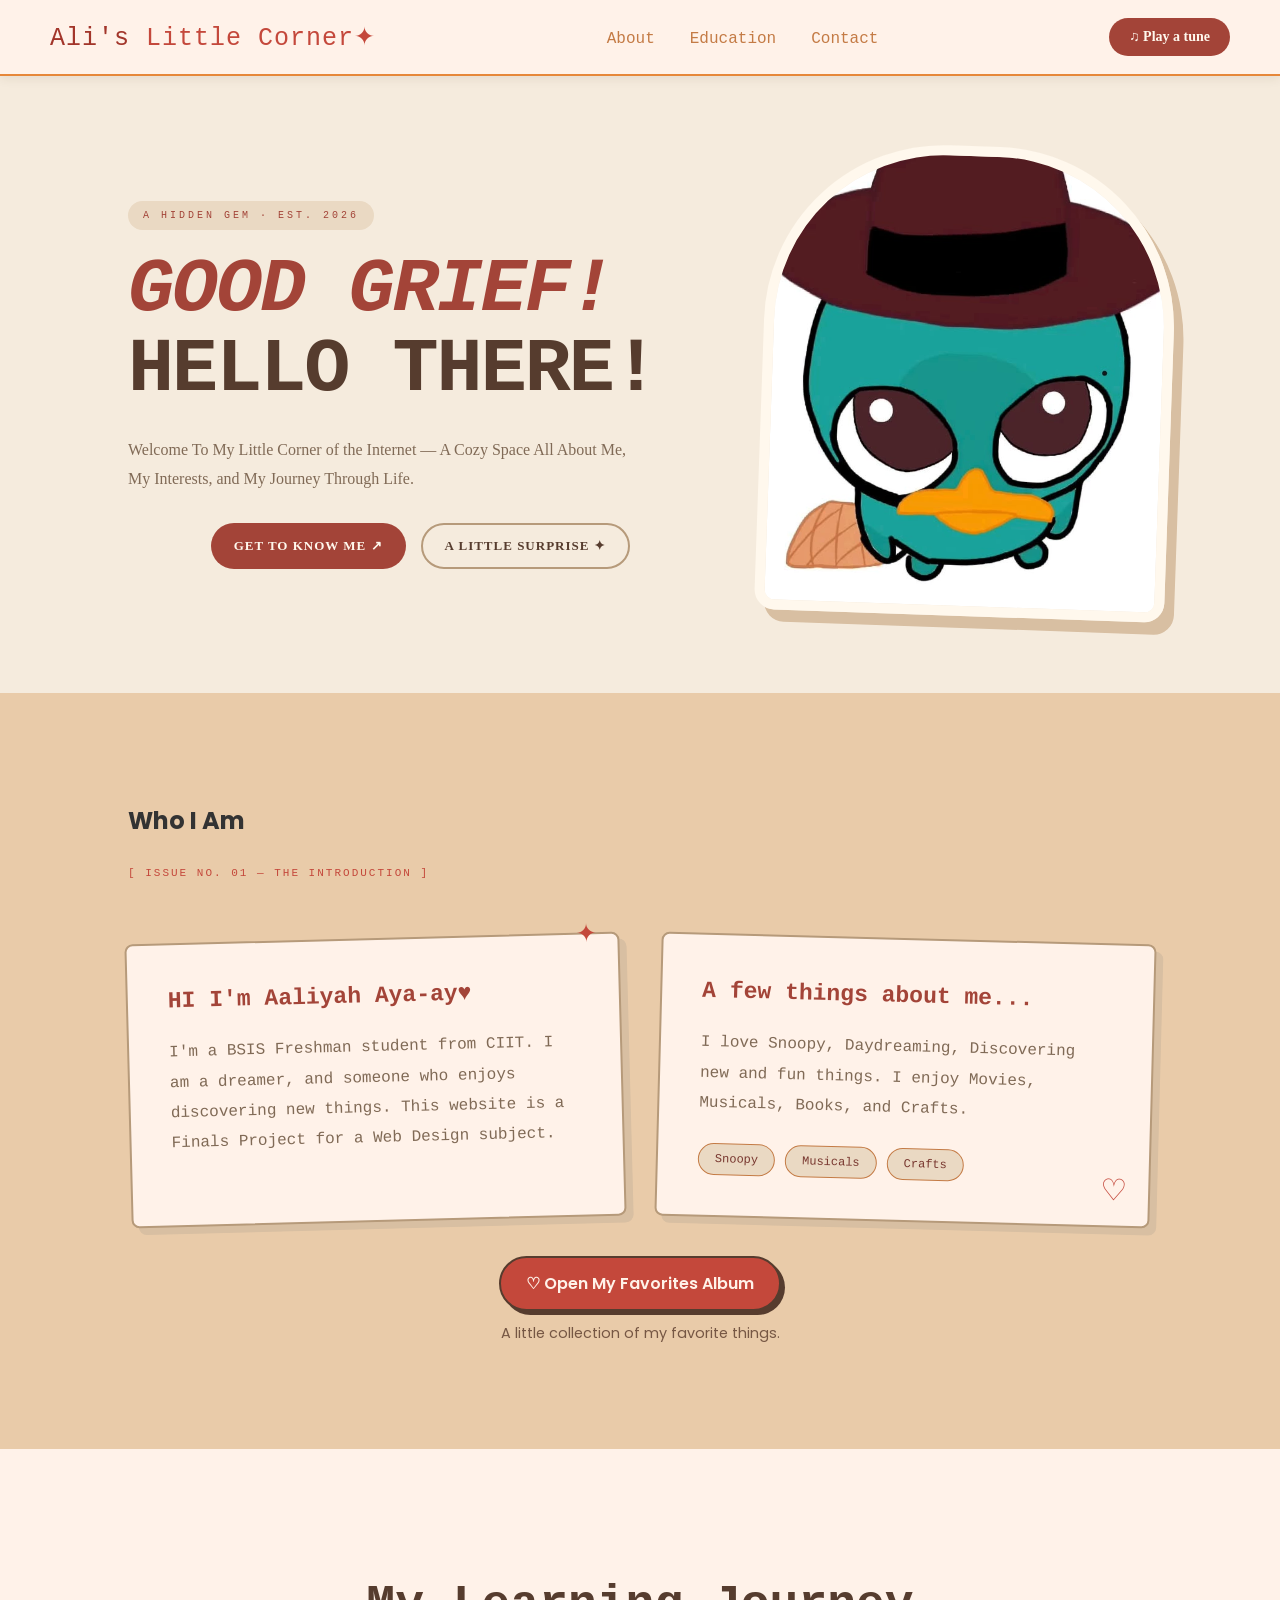
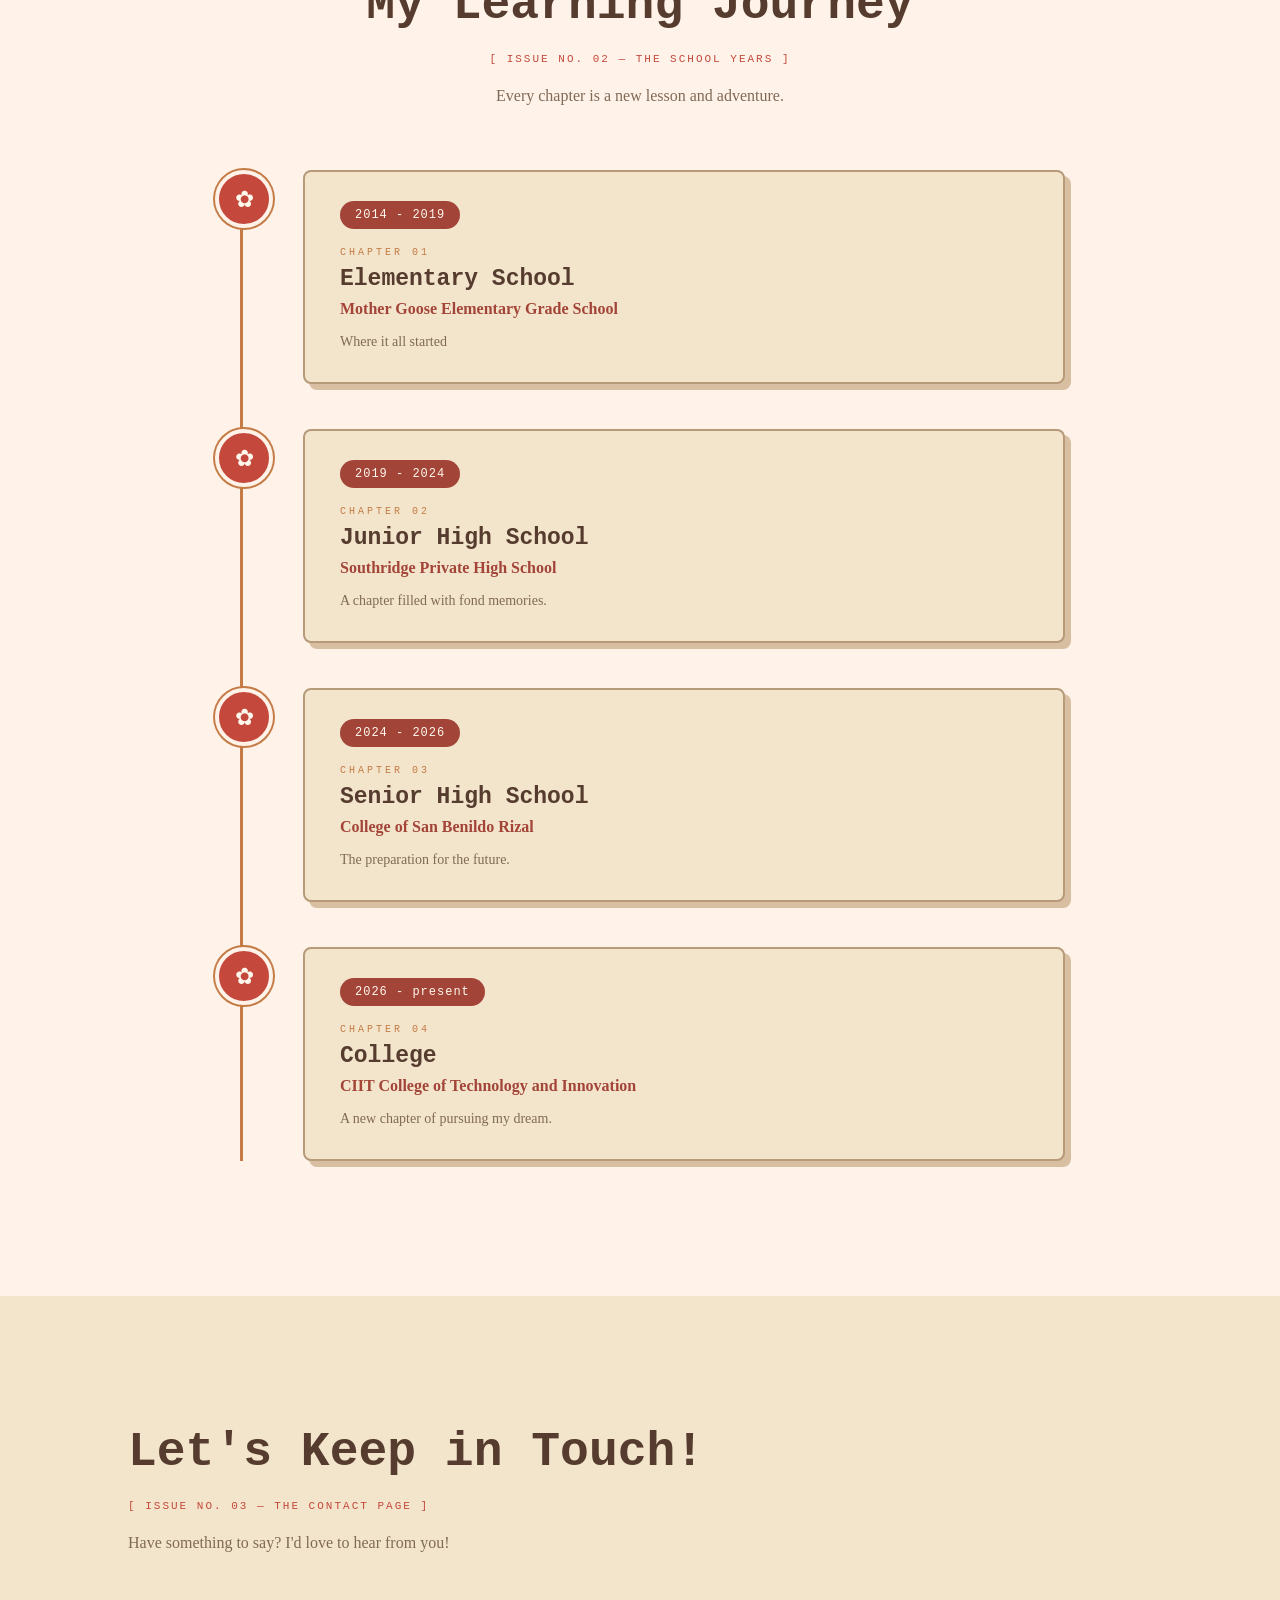
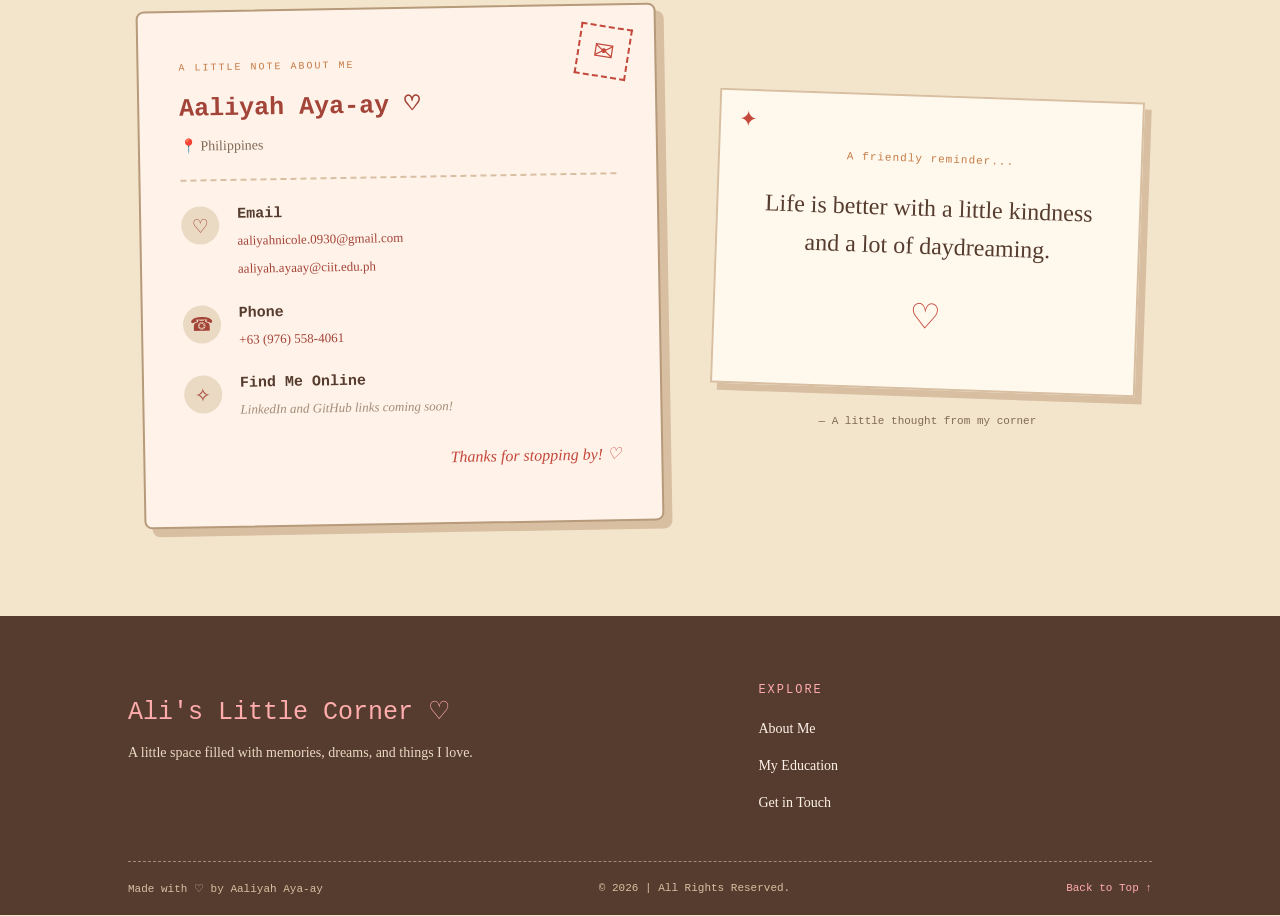
==== commit d53842f3: "Fix HTML structure and update image paths" ====
--- a/index.html
+++ b/index.html
@@ -56,7 +56,7 @@
             </div>
 
             <figure class="hero-image">
-                <img src="file:///C:/Users/aaliy/Downloads/download.jpg" alt="temp">
+                <img src="images/download.jpg" alt="temp">
             </figure>
         </section>
 
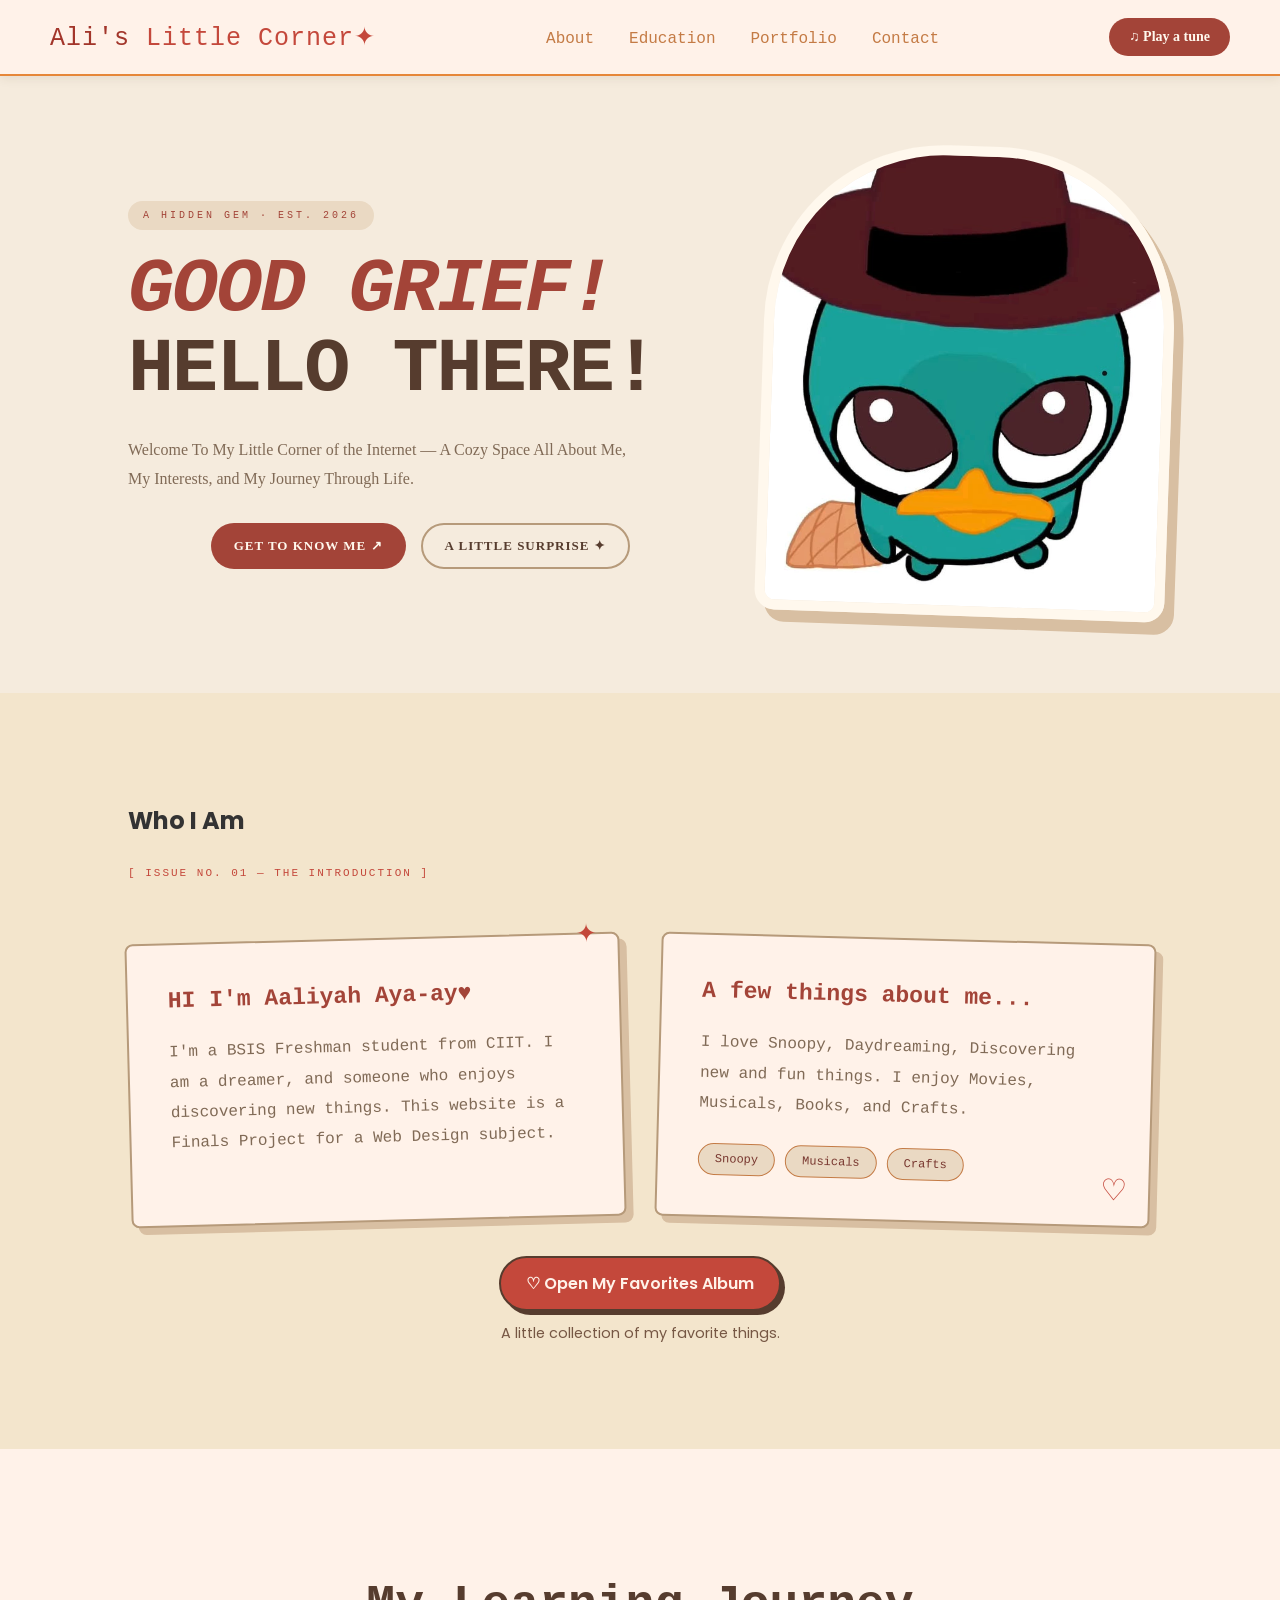
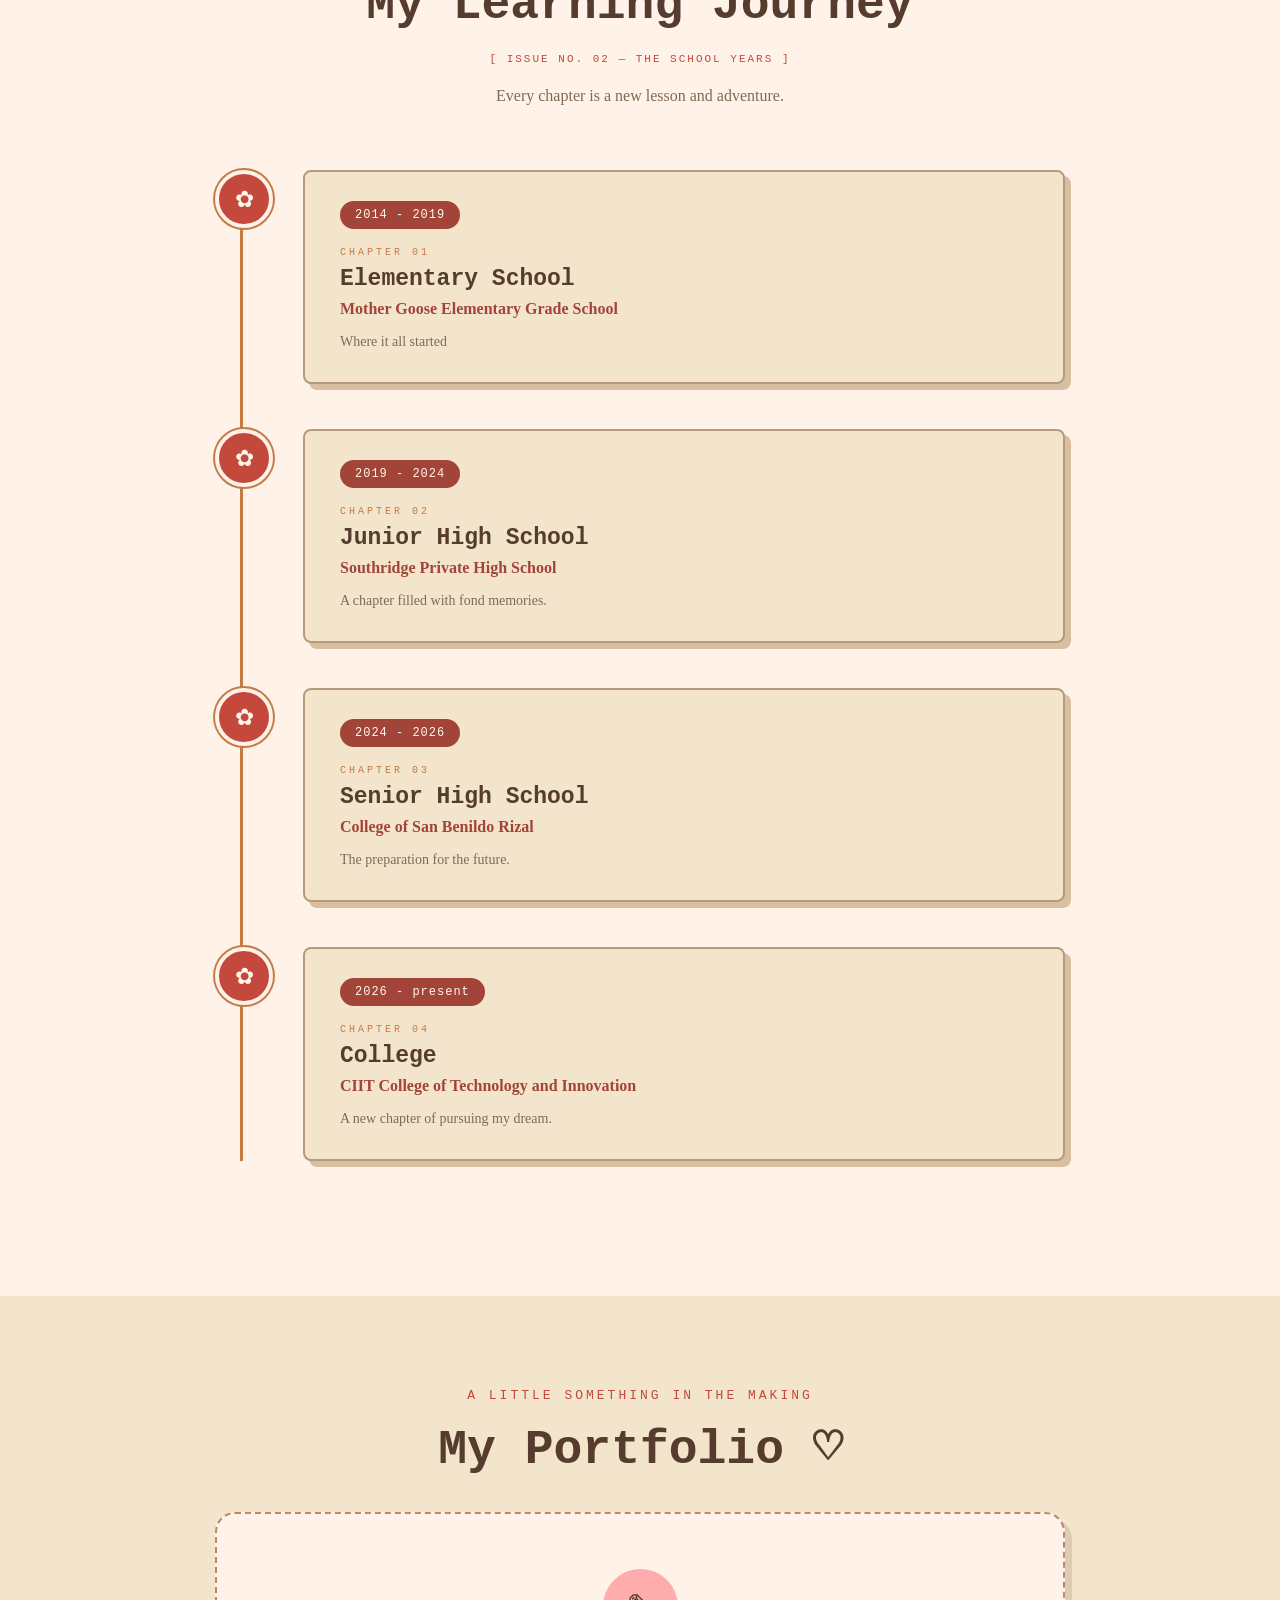
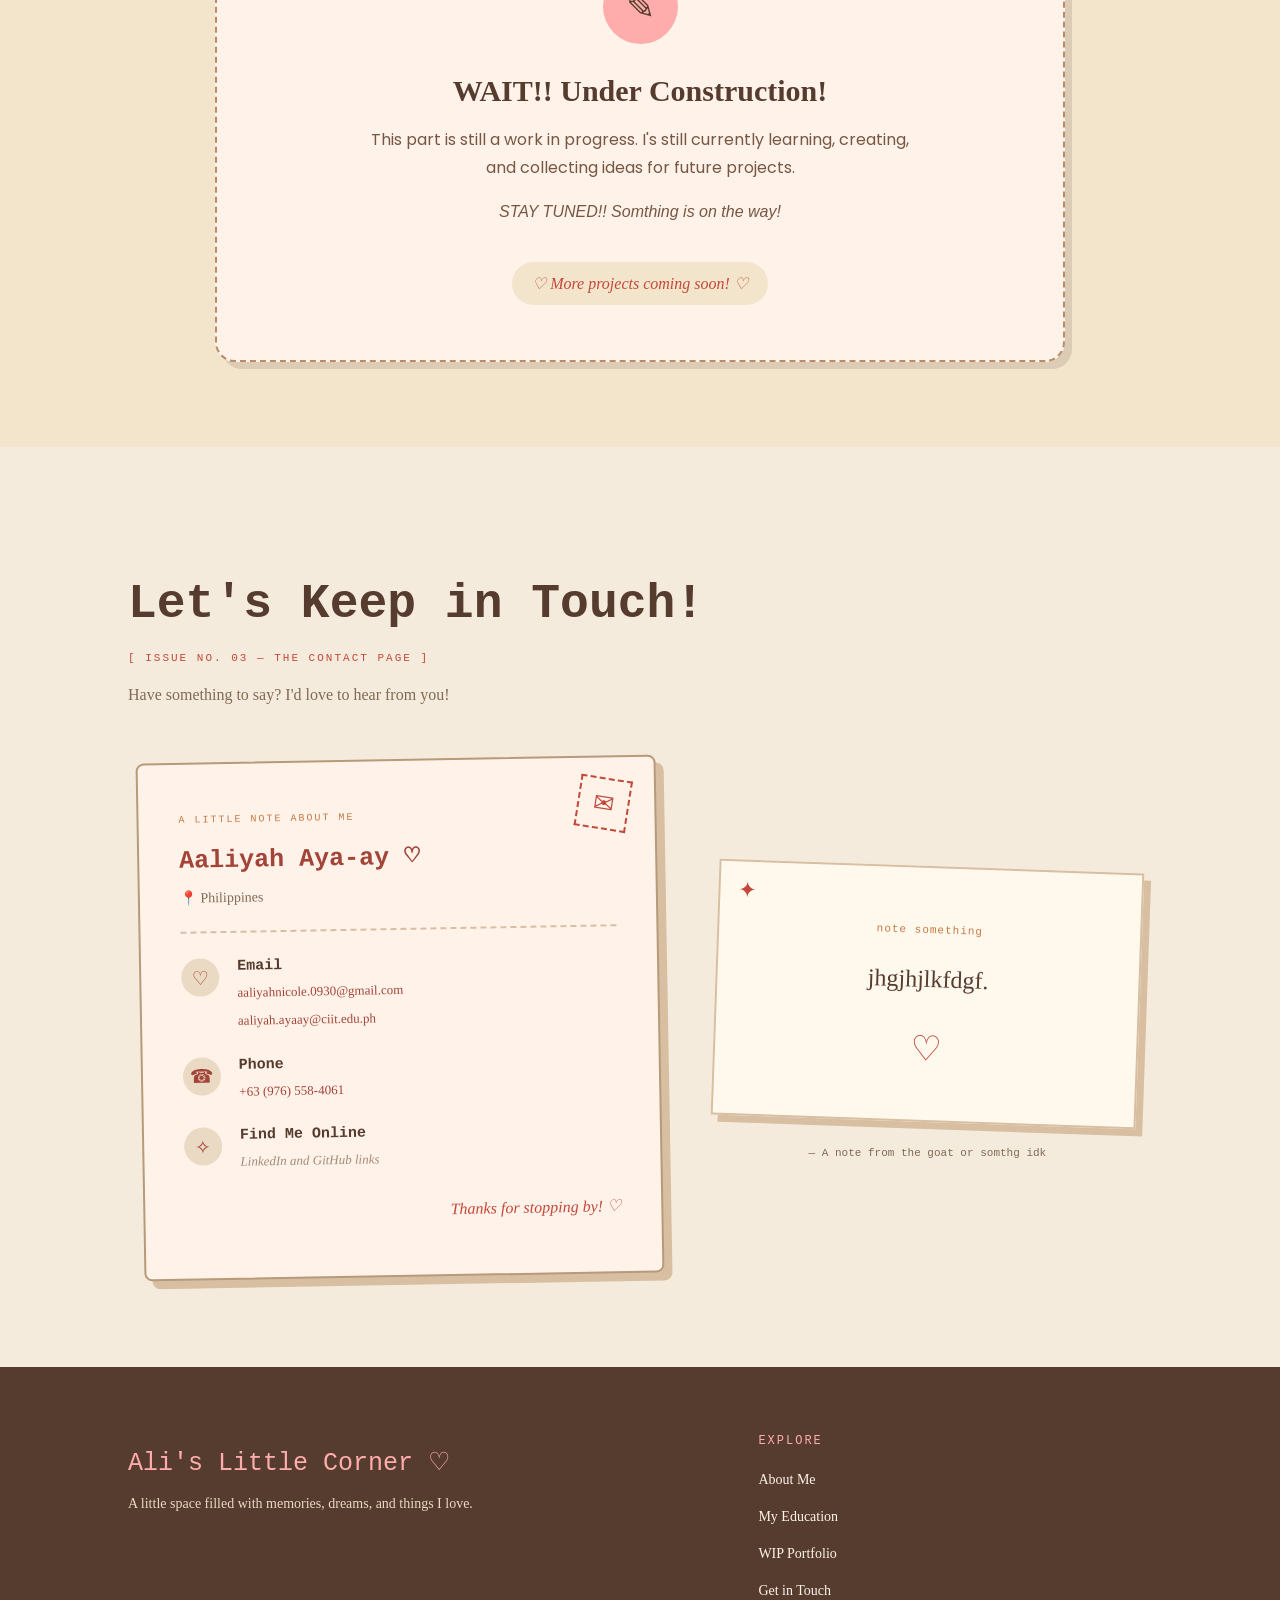
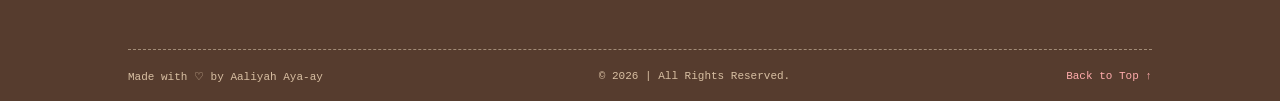
==== commit 439879a6: "Rename website(ayaay).html to index.html" ====
--- a/index.html
+++ b/index.html
@@ -1,290 +1,321 @@
-<!DOCTYPE html>
-<html lang="en">
-<head>
-    <meta charset="UTF-8">
-    <meta name="viewport" content="width=device-width, initial-scale=1.0">
-    <meta name="author" content="Aaliyah Aya-ay">
-    <meta name="description" content="Personal website showcasing her portfolio, projects, and contact information.">
-    <title>Aaliyah Aya-ay | BSIS Freshman</title>
-    <link rel="stylesheet" href="style.css">
-    <script src="script.js" defer></script>
-</head>
-<body id="top">
-<!-- ======= Header / Navigation ======= -->
-    <header class="top-header">
-        <a class="header" href="#home"><span>Ali's</span> Little Corner✦</a>
-        <nav class="navbar">
-            <ul class="nav-links">
-            <li><a href="#about">About</a></li>
-            <li><a href="#education">Education</a></li>
-            <li><a href="#contact">Contact</a></li>
-            </ul>
-        </nav>
-        <button class="music-btn" id="musicButton" type="Button">♫ Play a tune</button>
-        <audio id="backgroundMusic" loop preload="auto">
-            <source src="./audio/background-music.mp3" type="audio/mpeg">
-        </audio>
-    </header>
-
-    <main>
-        <!-- ========== HERO ========== -->
-         
-        <section class="hero" id="home">
-            <div>
-                <div class="eyebrow">A HIDDEN GEM · EST. 2026</div>
-                <h1><em>GOOD GRIEF!</em><br>HELLO THERE!</h1>
-                <p class="hero-copy">
-                    Welcome To My Little Corner of the Internet —
-                    A Cozy Space All About Me, My Interests,
-                    and My Journey Through Life.
-                </p>
-
-                <div class="hero-actions">
-                    <a class="primary" href="#about">
-                        GET TO KNOW ME ↗
-                    </a>
-
-                    <button class="secondary" id="surpriseButton" type="button">
-                        A LITTLE SURPRISE ✦
-                    </button>
-                </div>
-
-                <div class="surprise-bubble" id="surpriseBubble">
-                    <span class="bubble-icon">✦</span>
-                    <p id="surpriseText">A little message for you!</p>
-                </div>
-            </div>
-
-            <figure class="hero-image">
-                <img src="images/download.jpg" alt="temp">
-            </figure>
-        </section>
-
-
-         <section class="section" id="about">
-            <div class="section-heading">
-                <h2>Who I Am</h2><span class="section-note">[ ISSUE NO. 01 — THE INTRODUCTION ]</span>
-            </div>
-            <div class="about-grid">
-                <article class="panel">
-                    <h3>HI I'm Aaliyah Aya-ay♥</h3>
-                    <p>I'm a BSIS Freshman student from CIIT. I am a dreamer, and someone who enjoys discovering new things. This website is a Finals Project for a Web Design subject.</p>
-                </article>
-                <article class="panel">
-                    <h3>A few things about me...</h3>
-                    <p>I love Snoopy, Daydreaming, Discovering new and fun things. I enjoy Movies, Musicals, Books, and Crafts.</p>
-                    <div class="tag-row">
-                        <span class="tag">Snoopy</span>
-                        <span class="tag">Musicals</span>
-                        <span class="tag">Crafts</span>
-                    </div>
-                </article>
-            </div>
-
-            <div class="fav-album-entry">
-                <button class="album-toggle" id="albumToggle" type="button"
-                    aria-expanded="false" aria-controls="favGallery">
-                    ♡ Open My Favorites Album
-                </button>
-                <p class="album-hint">A little collection of my favorite things.</p>
-            </div>
-
-            <div class="fav-gallery" id="favGallery" hidden>
-                <div class="gallery-heading">
-                    <span class="gallery-kicker">A FEW LITTLE THINGS I LOVE</span>
-                    <h3>My Favorites's Book ♡</h3>
-                    <p>Little snapshots of the things that make me smile.</p>
-                </div>
-
-                <div class="gallery-grid">
-                    <figure class="gallery-photo">
-                        <img src="images/fav_musical.jpg" alt="My Favorite Musical">
-                        <figcaption>Best Musical Ever ♡</figcaption>
-                    </figure>
-
-                    <figure class="gallery-photo">
-                        <img src="images/fav_series.jpg" alt="Best Series">
-                        <figcaption>24/7 Rewatch</figcaption>
-                    </figure>
-
-                    <figure class="gallery-photo">
-                        <img src="images/fav_anime.jpg" alt="Best Anime">
-                        <figcaption>FairyTail do exsits</figcaption>
-                    </figure>
-
-                    <figure class="gallery-photo">
-                        <img src="images/best_dog.jpg" alt="Best Dog Ever">
-                        <figcaption>Best Dog Ever</figcaption>
-                    </figure>
-                </div>
-            </div>
-            
-            <div class="lightbox" id="lightbox" aria-hidden="true">
-                <button class="lightbox-close" id="lightboxClose"
-                    aria-label="Close image">&times;</button>
-                <img id="lightboxImage" src="" alt="">
-                <p id="lightboxCaption"></p>
-            </div>
-
-         </section>
-
-         <section class="section" id="education">
-            <div class="section-heading">
-                <h2>My Learning Journey</h2>
-                <span class="section-note">[ ISSUE NO. 02 — THE SCHOOL YEARS ]</span>
-                <p class="education-subtitle">
-                    Every chapter is a new lesson and adventure.
-                </p>
-            </div>
-            <div class="timeline">
-                <div class="timeline-item">
-                    <div class="timeline-dot">✿</div>
-                    <div class="timeline-card">
-                        <span class="year">2014 - 2019</span>
-                        <span class="school-level">CHAPTER 01</span>
-                        <h3>Elementary School</h3>
-                        <h4>Mother Goose Elementary Grade School</h4>
-                        <p>Where it all started</p>
-                    </div>
-                </div>
-                <div class="timeline-item">
-                    <div class="timeline-dot">✿</div>
-                    <div class="timeline-card">
-                        <span class="year">2019 - 2024</span>
-                        <span class="school-level">CHAPTER 02</span>
-                        <h3>Junior High School</h3>
-                        <h4>Southridge Private High School</h4>
-                        <p>A chapter filled with fond memories.</p>
-                    </div>
-                </div>
-                <div class="timeline-item">
-                    <div class="timeline-dot">✿</div>
-                    <div class="timeline-card">
-                        <span class="year">2024 - 2026</span>
-                        <span class="school-level">CHAPTER 03</span>
-                        <h3>Senior High School</h3>
-                        <h4>College of San Benildo Rizal</h4>
-                        <p>The preparation for the future.</p>
-                    </div>
-                </div>
-                <div class="timeline-item">
-                    <div class="timeline-dot">✿</div>
-                    <div class="timeline-card">
-                        <span class="year">2026 - present</span>
-                        <span class="school-level">CHAPTER 04</span>
-                        <h3>College</h3>
-                        <h4>CIIT College of Technology and Innovation</h4>
-                        <p>A new chapter of pursuing my dream.</p>
-                    </div>
-                </div>
-            
-            </div>
-        </section>
-
-        <section id="contact" class="section" aria-labelledby="contact-title">
-            <div class="container">
-
-                <div class="section-heading">
-                    <h2 id="contact-title">Let's Keep in Touch!</h2>
-                    <span class="section-note">[ ISSUE NO. 03 — THE CONTACT PAGE ]</span>
-                    <p class="contact-subtitle">
-                        Have something to say? I'd love to hear from you!
-                    </p>
-                </div>
-
-                <div class="contact-grid">
-
-                    <div class="contact-card">
-                        <div class="contact-stamp">✉</div>
-                        <span class="card-label">A LITTLE NOTE ABOUT ME</span>
-                        <h3>Aaliyah Aya-ay ♡</h3>
-                        <p class="location">📍 Philippines</p>
-
-                <div class="contact-divider"></div>
-
-                    <div class="contact-item">
-                        <span class="contact-icon">♡</span>
-                        <div>
-                        <h4>Email</h4>
-                        <p>
-                            <a href="mailto:aaliyahnicole.0930@gmail.com">
-                                aaliyahnicole.0930@gmail.com
-                            </a>
-                            <a href="mailto:aaliyah.ayaay@ciit.edu.ph">
-                                aaliyah.ayaay@ciit.edu.ph
-                            </a>
-                        </p>
-                    </div>
-                </div>
-
-                <div class="contact-item">
-                    <span class="contact-icon">☎</span>
-                    <div>
-                        <h4>Phone</h4>
-                        <p>
-                            <a href="tel:+639765584061">
-                                +63 (976) 558-4061
-                            </a>
-                        </p>
-                    </div>
-                </div>
-
-                <div class="contact-item">
-                    <span class="contact-icon">✧</span>
-                    <div>
-                        <h4>Find Me Online</h4>
-                        <p class="placeholder">
-                            LinkedIn and GitHub links coming soon!
-                        </p>
-                    </div>
-                </div>
-
-                <p class="contact-ending">Thanks for stopping by! ♡</p>
-            </div>
-
-            <div class="contact-decoration">
-                <div class="decoration-paper">
-                    <p class="small-note">A friendly reminder...</p>
-                    <h3>Life is better with a little kindness and a lot of daydreaming.</h3>
-                    <span class="decoration-heart">♡</span>
-                </div>
-                <p class="decoration-caption">— A little thought from my corner</p>
-            </div>
-
-        </div>
-    </div>
-</section>
-
-</main>
-
-<footer class="site-footer">
-    <div class="container footer-grid">
-
-        <div class="footer-brand">
-            <p class="footer-name">Ali's Little Corner ♡</p>
-            <p class="footer-description">
-                A little space filled with memories, dreams, and things I love.
-            </p>
-            </div>
-
-            <nav aria-label="Footer navigation">
-                <p class="footer-heading">EXPLORE</p>
-                <ul class="footer-links">
-                    <li><a href="#about">About Me</a></li>
-                    <li><a href="#education">My Education</a></li>
-                    <li><a href="#contact">Get in Touch</a></li>
-                </ul>
-            </nav>
-
-        </div>
-
-        <div class="footer-bottom">
-            <p class="copyright">
-                Made with ♡ by Aaliyah Aya-ay
-            </p>
-            <p class="footer-small">© 2026 | All Rights Reserved.</p>
-            <a href="#top" class="back-to-top">Back to Top ↑</a>
-        </div>
-    </footer>
-</body>
-</html>
+<!DOCTYPE html>
+<html lang="en">
+<head>
+    <meta charset="UTF-8">
+    <meta name="viewport" content="width=device-width, initial-scale=1.0">
+    <meta name="author" content="Aaliyah Aya-ay">
+    <meta name="description" content="Personal website about me, my favorite things and many more soon!">
+    <title>Aaliyah Aya-ay | BSIS Freshman</title>
+    <link rel="stylesheet" href="style.css">
+    <script src="script.js" defer></script>
+</head>
+<body id="top">
+<!-- ======= Header / Navigation ======= -->
+    <header class="top-header">
+        <a class="header" href="#home"><span>Ali's</span> Little Corner✦</a>
+        <nav class="navbar">
+            <ul class="nav-links">
+            <li><a href="#about">About</a></li>
+            <li><a href="#education">Education</a></li>
+            <li><a href="#portfolio">Portfolio</a></li>
+            <li><a href="#contact">Contact</a></li>
+            </ul>
+        </nav>
+        <button class="music-btn" id="musicButton" type="Button">♫ Play a tune</button>
+        <audio id="backgroundMusic" loop preload="auto">
+            <source src="./audio/background-music.mp3" type="audio/mpeg">
+        </audio>
+    </header>
+
+    <main>
+        <!-- ========== HERO ========== -->
+         
+        <section class="hero" id="home">
+            <div>
+                <div class="eyebrow">A HIDDEN GEM · EST. 2026</div>
+                <h1><em>GOOD GRIEF!</em><br>HELLO THERE!</h1>
+                <p class="hero-copy">
+                    Welcome To My Little Corner of the Internet —
+                    A Cozy Space All About Me, My Interests,
+                    and My Journey Through Life.
+                </p>
+
+                <div class="hero-actions">
+                    <a class="primary" href="#about">
+                        GET TO KNOW ME ↗
+                    </a>
+
+                    <button class="secondary" id="surpriseButton" type="button">
+                        A LITTLE SURPRISE ✦
+                    </button>
+                </div>
+
+                <div class="surprise-bubble" id="surpriseBubble">
+                    <span class="bubble-icon">✦</span>
+                    <p id="surpriseText">A little message for you!</p>
+                </div>
+            </div>
+
+            <figure class="hero-image">
+                <img src="images/download.jpg" alt="temp">
+            </figure>
+        </section>
+
+        <!-- ========== ABOUT ========== -->
+         <section class="section" id="about">
+            <div class="section-heading">
+                <h2>Who I Am</h2><span class="section-note">[ ISSUE NO. 01 — THE INTRODUCTION ]</span>
+            </div>
+            <div class="about-grid">
+                <article class="panel">
+                    <h3>HI I'm Aaliyah Aya-ay♥</h3>
+                    <p>I'm a BSIS Freshman student from CIIT. I am a dreamer, and someone who enjoys discovering new things. This website is a Finals Project for a Web Design subject.</p>
+                </article>
+                <article class="panel">
+                    <h3>A few things about me...</h3>
+                    <p>I love Snoopy, Daydreaming, Discovering new and fun things. I enjoy Movies, Musicals, Books, and Crafts.</p>
+                    <div class="tag-row">
+                        <span class="tag">Snoopy</span>
+                        <span class="tag">Musicals</span>
+                        <span class="tag">Crafts</span>
+                    </div>
+                </article>
+            </div>
+
+            <!-- ========== FAV SECTION ========== -->
+            <div class="fav-album-entry">
+                <button class="album-toggle" id="albumToggle" type="button"
+                    aria-expanded="false" aria-controls="favGallery">
+                    ♡ Open My Favorites Album
+                </button>
+                <p class="album-hint">A little collection of my favorite things.</p>
+            </div>
+
+            <div class="fav-gallery" id="favGallery" hidden>
+                <div class="gallery-heading">
+                    <span class="gallery-kicker">A FEW LITTLE THINGS I LOVE</span>
+                    <h3>My Favorites's Book ♡</h3>
+                    <p>Little snapshots of the things that make me smile.</p>
+                </div>
+
+                <div class="gallery-grid">
+                    <figure class="gallery-photo">
+                        <img src="images/fav_musical.jpg" alt="My Favorite Musical">
+                        <figcaption>Best Musical Ever ♡</figcaption>
+                    </figure>
+
+                    <figure class="gallery-photo">
+                        <img src="images/fav_series.jpg" alt="Best Series">
+                        <figcaption>24/7 Rewatch</figcaption>
+                    </figure>
+
+                    <figure class="gallery-photo">
+                        <img src="images/fav_anime.jpg" alt="Best Anime">
+                        <figcaption>FairyTails do exsits</figcaption>
+                    </figure>
+
+                    <figure class="gallery-photo">
+                        <img src="images/best_dog.jpg" alt="Best Dog Ever">
+                        <figcaption>Best Dog Ever</figcaption>
+                    </figure>
+                </div>
+            </div>
+            
+            <div class="lightbox" id="lightbox" aria-hidden="true">
+                <button class="lightbox-close" id="lightboxClose"
+                    aria-label="Close image">&times;</button>
+                <img id="lightboxImage" src="" alt="">
+                <p id="lightboxCaption"></p>
+            </div>
+         </section>
+
+         <!-- ========== EDUCATION ========== -->
+         <section class="section" id="education">
+            <div class="section-heading">
+                <h2>My Learning Journey</h2>
+                <span class="section-note">[ ISSUE NO. 02 — THE SCHOOL YEARS ]</span>
+                <p class="education-subtitle">
+                    Every chapter is a new lesson and adventure.
+                </p>
+            </div>
+            <div class="timeline">
+                <div class="timeline-item">
+                    <div class="timeline-dot">✿</div>
+                    <div class="timeline-card">
+                        <span class="year">2014 - 2019</span>
+                        <span class="school-level">CHAPTER 01</span>
+                        <h3>Elementary School</h3>
+                        <h4>Mother Goose Elementary Grade School</h4>
+                        <p>Where it all started</p>
+                    </div>
+                </div>
+                <div class="timeline-item">
+                    <div class="timeline-dot">✿</div>
+                    <div class="timeline-card">
+                        <span class="year">2019 - 2024</span>
+                        <span class="school-level">CHAPTER 02</span>
+                        <h3>Junior High School</h3>
+                        <h4>Southridge Private High School</h4>
+                        <p>A chapter filled with fond memories.</p>
+                    </div>
+                </div>
+                <div class="timeline-item">
+                    <div class="timeline-dot">✿</div>
+                    <div class="timeline-card">
+                        <span class="year">2024 - 2026</span>
+                        <span class="school-level">CHAPTER 03</span>
+                        <h3>Senior High School</h3>
+                        <h4>College of San Benildo Rizal</h4>
+                        <p>The preparation for the future.</p>
+                    </div>
+                </div>
+                <div class="timeline-item">
+                    <div class="timeline-dot">✿</div>
+                    <div class="timeline-card">
+                        <span class="year">2026 - present</span>
+                        <span class="school-level">CHAPTER 04</span>
+                        <h3>College</h3>
+                        <h4>CIIT College of Technology and Innovation</h4>
+                        <p>A new chapter of pursuing my dream.</p>
+                    </div>
+                </div>
+            
+            </div>
+        </section>
+
+        <!-- ========== PORTFOLIO ========-->
+
+        <section id="portfolio">
+            <div class="portfolio-container">
+                <span class="portfolio-label">A LITTLE SOMETHING IN THE MAKING</span>
+                <h2>My Portfolio ♡</h2>
+                
+                <div class="portfolio-card">
+                    <div class="portfolio-icon">✎</div>
+                    <h3>WAIT!! Under Construction!</h3>
+                    <p>
+                        This part is still a work in progress.
+                        I's still currently learning, creating, and collecting ideas for future projects.
+                    </p>
+
+                    <p class="portfolio-note">
+                        STAY TUNED!! Somthing is on the way!
+                    </p>
+
+                    <div class="portfolio-decoration">
+                        ♡ More projects coming soon! ♡
+                    </div>
+                </div>
+            </div>
+        </section>
+
+        <!-- ========== CONTACT ========== -->
+        <section id="contact" class="section" aria-labelledby="contact-title">
+            <div class="container">
+
+                <div class="section-heading">
+                    <h2 id="contact-title">Let's Keep in Touch!</h2>
+                    <span class="section-note">[ ISSUE NO. 03 — THE CONTACT PAGE ]</span>
+                    <p class="contact-subtitle">
+                        Have something to say? I'd love to hear from you!
+                    </p>
+                </div>
+
+                <div class="contact-grid">
+
+                    <div class="contact-card">
+                        <div class="contact-stamp">✉</div>
+                        <span class="card-label">A LITTLE NOTE ABOUT ME</span>
+                        <h3>Aaliyah Aya-ay ♡</h3>
+                        <p class="location">📍 Philippines</p>
+
+                <div class="contact-divider"></div>
+
+                    <div class="contact-item">
+                        <span class="contact-icon">♡</span>
+                        <div>
+                        <h4>Email</h4>
+                        <p>
+                            <a href="mailto:aaliyahnicole.0930@gmail.com">
+                                aaliyahnicole.0930@gmail.com
+                            </a>
+                            <a href="mailto:aaliyah.ayaay@ciit.edu.ph">
+                                aaliyah.ayaay@ciit.edu.ph
+                            </a>
+                        </p>
+                    </div>
+                </div>
+
+                <div class="contact-item">
+                    <span class="contact-icon">☎</span>
+                    <div>
+                        <h4>Phone</h4>
+                        <p>
+                            <a href="tel:+639765584061">
+                                +63 (976) 558-4061
+                            </a>
+                        </p>
+                    </div>
+                </div>
+
+                <div class="contact-item">
+                    <span class="contact-icon">✧</span>
+                    <div>
+                        <h4>Find Me Online</h4>
+                        <p class="placeholder">
+                            LinkedIn and GitHub links 
+                        </p>
+                    </div>
+                </div>
+
+                <p class="contact-ending">Thanks for stopping by! ♡</p>
+            </div>
+
+            <div class="contact-decoration">
+                <div class="decoration-paper">
+                    <p class="small-note">note something</p>
+                    <h3>jhgjhjlkfdgf.</h3>
+                    <span class="decoration-heart">♡</span>
+                </div>
+                <p class="decoration-caption">— A note from the goat or somthg idk</p>
+            </div>
+
+        </div>
+    </div>
+</section>
+
+</main>
+
+<!-- ========== FOOTER ========== -->
+<footer class="site-footer">
+    <div class="container footer-grid">
+
+        <div class="footer-brand">
+            <p class="footer-name">Ali's Little Corner ♡</p>
+            <p class="footer-description">
+                A little space filled with memories, dreams, and things I love.
+            </p>
+            </div>
+
+            <nav aria-label="Footer navigation">
+                <p class="footer-heading">EXPLORE</p>
+                <ul class="footer-links">
+                    <li><a href="#about">About Me</a></li>
+                    <li><a href="#education">My Education</a></li>
+                    <li><a href="#portfolio">WIP Portfolio</a></li>
+                    <li><a href="#contact">Get in Touch</a></li>
+                </ul>
+            </nav>
+
+        </div>
+
+        <div class="footer-bottom">
+            <p class="copyright">
+                Made with ♡ by Aaliyah Aya-ay
+            </p>
+            <p class="footer-small">© 2026 | All Rights Reserved.</p>
+            <a href="#top" class="back-to-top">Back to Top ↑</a>
+        </div>
+    </footer>
+</body>
+</html>
--- a/style.css
+++ b/style.css
@@ -384,7 +384,7 @@
 /*ABOUT SECTION*/
 #about {
     padding: 90px 10%;
-    background-color: #e9cba9;
+    background-color: #f3e5cc;
     position: relative;
     overflow: hidden;
 }
@@ -833,11 +833,88 @@
     margin: 0;
 }
 
+/*PORTFOLIO*/
+
+#portfolio {
+    padding: 85px 8%;
+    background-color: #f3e5cc;
+    text-align: center;
+}
+
+.portfolio-container {
+    max-width: 850px;
+    margin: auto;
+}
+
+.portfolio-label {
+    color: #c4483b;
+    font-family: monospace;
+    font-size: 13px;
+    letter-spacing: 3px;
+}
+
+#portfolio h2 {
+    color: #563C2E;
+    font-family: monospace;
+    font-size: clamp(32px, 4vw, 48px);
+    margin: 12px 0 35px;
+}
+
+.portfolio-card {
+    background-color: #fff2e9;
+    border: 2px dashed #b98b68;
+    border-radius: 20px;
+    padding: 55px 30px;
+    box-shadow: 7px 7px 0 rgba(86, 60, 46, 0.15);
+}
+
+.portfolio-icon {
+    display: flex;
+    justify-content: center;
+    align-items: center;
+    width: 75px;
+    height: 75px;
+    margin: 0 auto 20px;
+    border-radius: 50%;
+    background-color: #ffacac;
+    color: #563C2E;
+    font-size: 35px;
+}
+
+.portfolio-card h3 {
+    color: #563C2E;
+    font-family: Georgia, serif;
+    font-size: clamp(22px, 3vw, 30px);
+    margin-bottom: 18px;
+}
+
+.portfolio-card p {
+    color: #765744;
+    line-height: 1.8;
+    max-width: 550px;
+    margin: 0 auto 15px;
+}
+
+.portfolio-note {
+    font-style: italic;
+}
+
+.portfolio-decoration {
+    display: inline-block;
+    margin-top: 20px;
+    padding: 12px 20px;
+    background-color: #f3e5cc;
+    border-radius: 30px;
+    color: #c4483b;
+    font-family: Georgia, serif;
+    font-style: italic;
+}
+
 /*CONTACT*/
 
 #contact {
     padding: 90px 10%;
-    background-color: #f3e5cc;
+    background-color: #f5ebdd;
     position: relative;
 }
 
@@ -931,8 +1008,6 @@
     margin: 25px 0;
 }
 
-/*contact details*/
-
 .contact-item {
     display: flex;
     align-items: flex-start;
@@ -994,8 +1069,6 @@
     margin-top: 30px;
 }
 
-/*Decorations*/
-
 .contact-decoration {
     text-align: center;
 }
@@ -1181,3 +1254,142 @@
         text-align: center;
     }
 }
+
+/*Mobile*/
+@media (max-width: 768px) {
+
+    .top-header {
+        flex-direction: column;
+        align-items: center;
+        gap: 15px;
+        padding: 18px 20px;
+        text-align: center;
+    }
+
+    .nav-links {
+        display: flex;
+        flex-wrap: wrap;
+        justify-content: center;
+        gap: 12px 20px;
+        padding: 0;
+    }
+
+    .hero {
+        flex-direction: column;
+        text-align: center;
+        padding: 55px 22px;
+        gap: 30px;
+    }
+
+    .hero img {
+        max-width: 80%;
+        height: auto;
+    }
+
+    .hero-actions {
+        justify-content: center;
+    }
+
+    #about {
+        padding: 55px 20px;
+    }
+
+    .about-grid {
+        grid-template-columns: 1fr !important;
+        gap: 22px;
+    }
+
+    #about .panel {
+        width: 100%;
+        padding: 25px 20px;
+        transform: none;
+    }
+
+    #education {
+        padding: 55px 20px;
+    }
+
+    #education .timeline-item {
+        align-items: flex-start;
+        gap: 12px;
+    }
+
+    #education .timeline-card {
+        min-width: 0;
+        width: 100%;
+        padding: 20px;
+    }
+
+    .fav-gallery {
+        padding: 20px 14px;
+    }
+
+    .gallery-grid {
+        grid-template-columns: repeat(2, minmax(0, 1fr));
+        gap: 14px;
+    }
+
+    /* CONTACT */
+    #contact {
+        padding-left: 20px;
+        padding-right: 20px;
+    }
+}
+
+@media (max-width: 480px) {
+
+    .header {
+        font-size: 21px;
+    }
+
+    .nav-links li a {
+        font-size: 13px;
+    }
+
+    .hero {
+        padding: 40px 18px;
+    }
+
+    .hero-actions {
+        flex-direction: column;
+        width: 100%;
+    }
+
+    .hero-actions .primary,
+    .hero-actions .secondary {
+        width: 100%;
+        text-align: center;
+    }
+
+    .gallery-grid {
+        gap: 10px;
+    }
+
+    .gallery-photo {
+        padding: 7px 7px 11px;
+    }
+
+    /* Prevent text from overflowing */
+    p, h1, h2, h3 {
+        overflow-wrap: break-word;
+    }
+}
+
+html, body {
+    max-width: 100%;
+    overflow-x: hidden;
+}
+@media (max-width: 768px) {
+    #portfolio {
+        padding: 60px 20px;
+    }
+
+    .portfolio-card {
+        padding: 40px 20px;
+    }
+
+    .portfolio-label {
+        font-size: 11px;
+        letter-spacing: 2px;
+    }
+}
